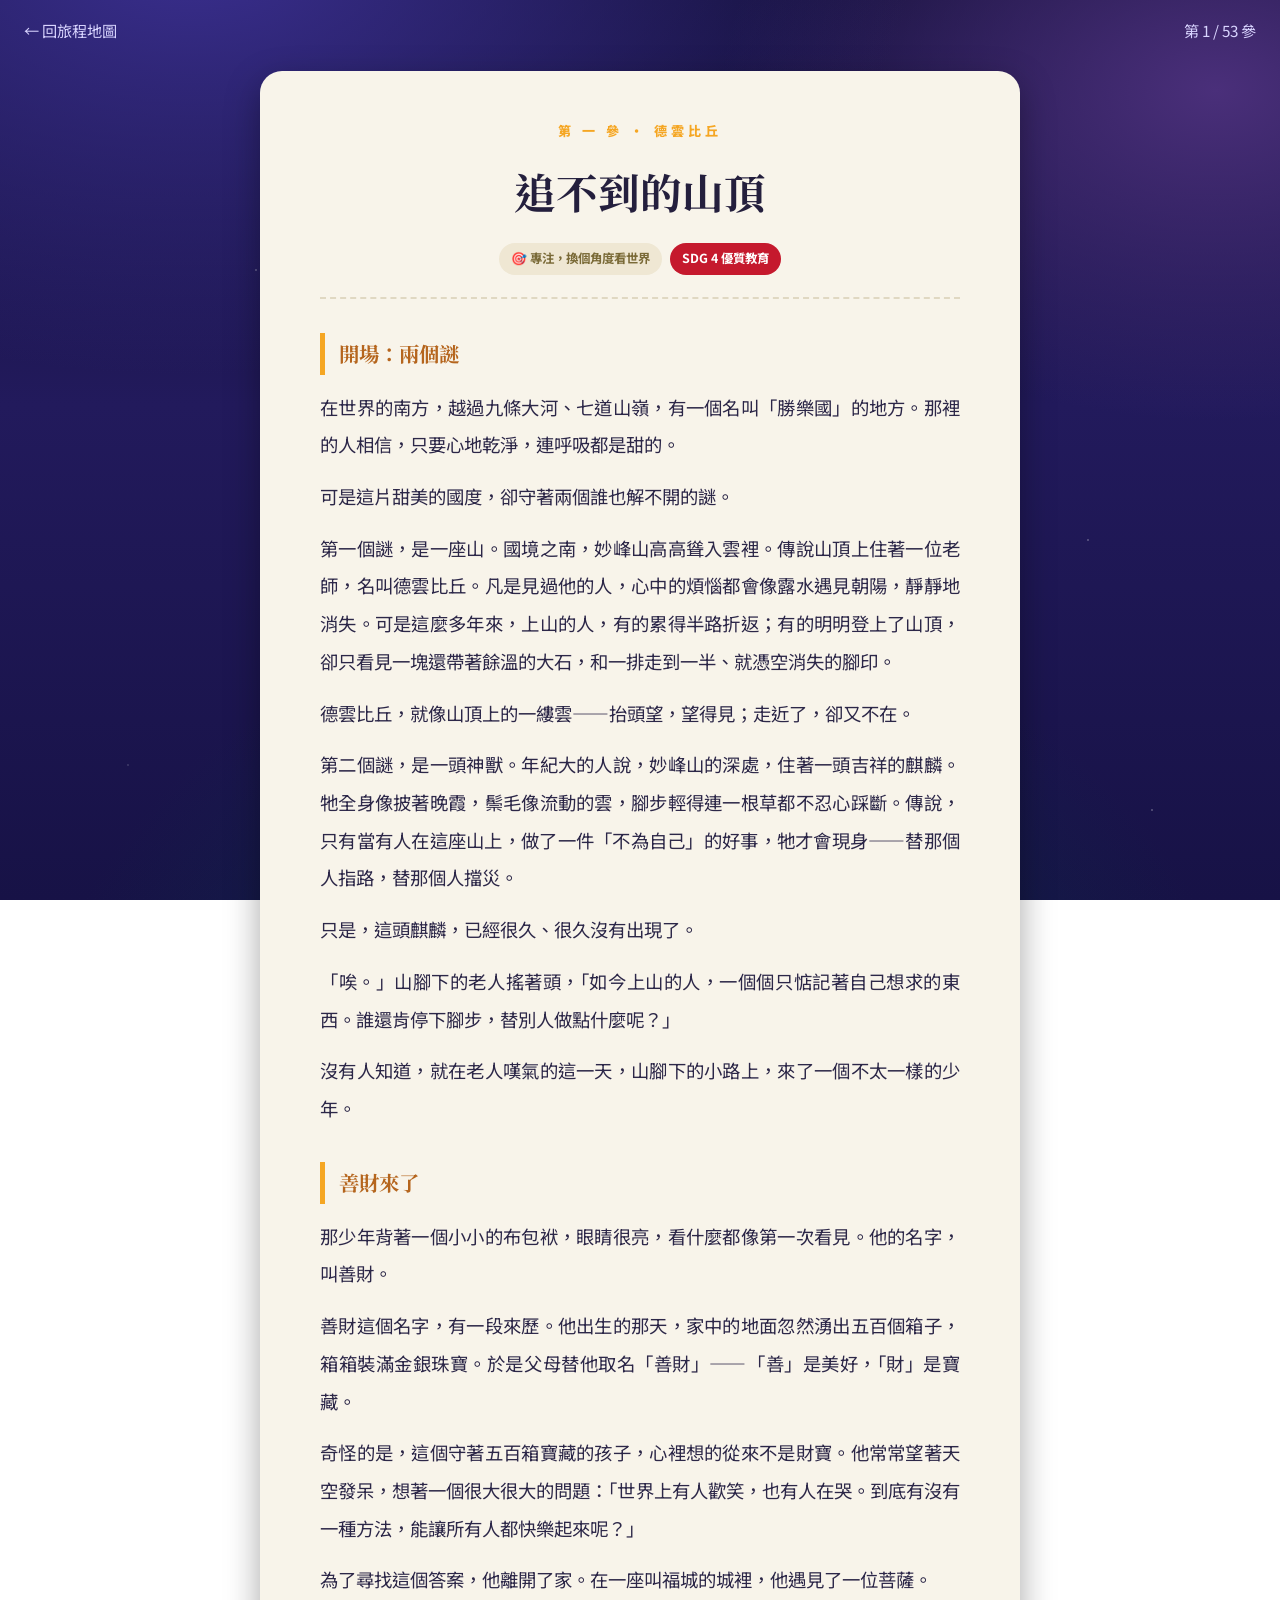
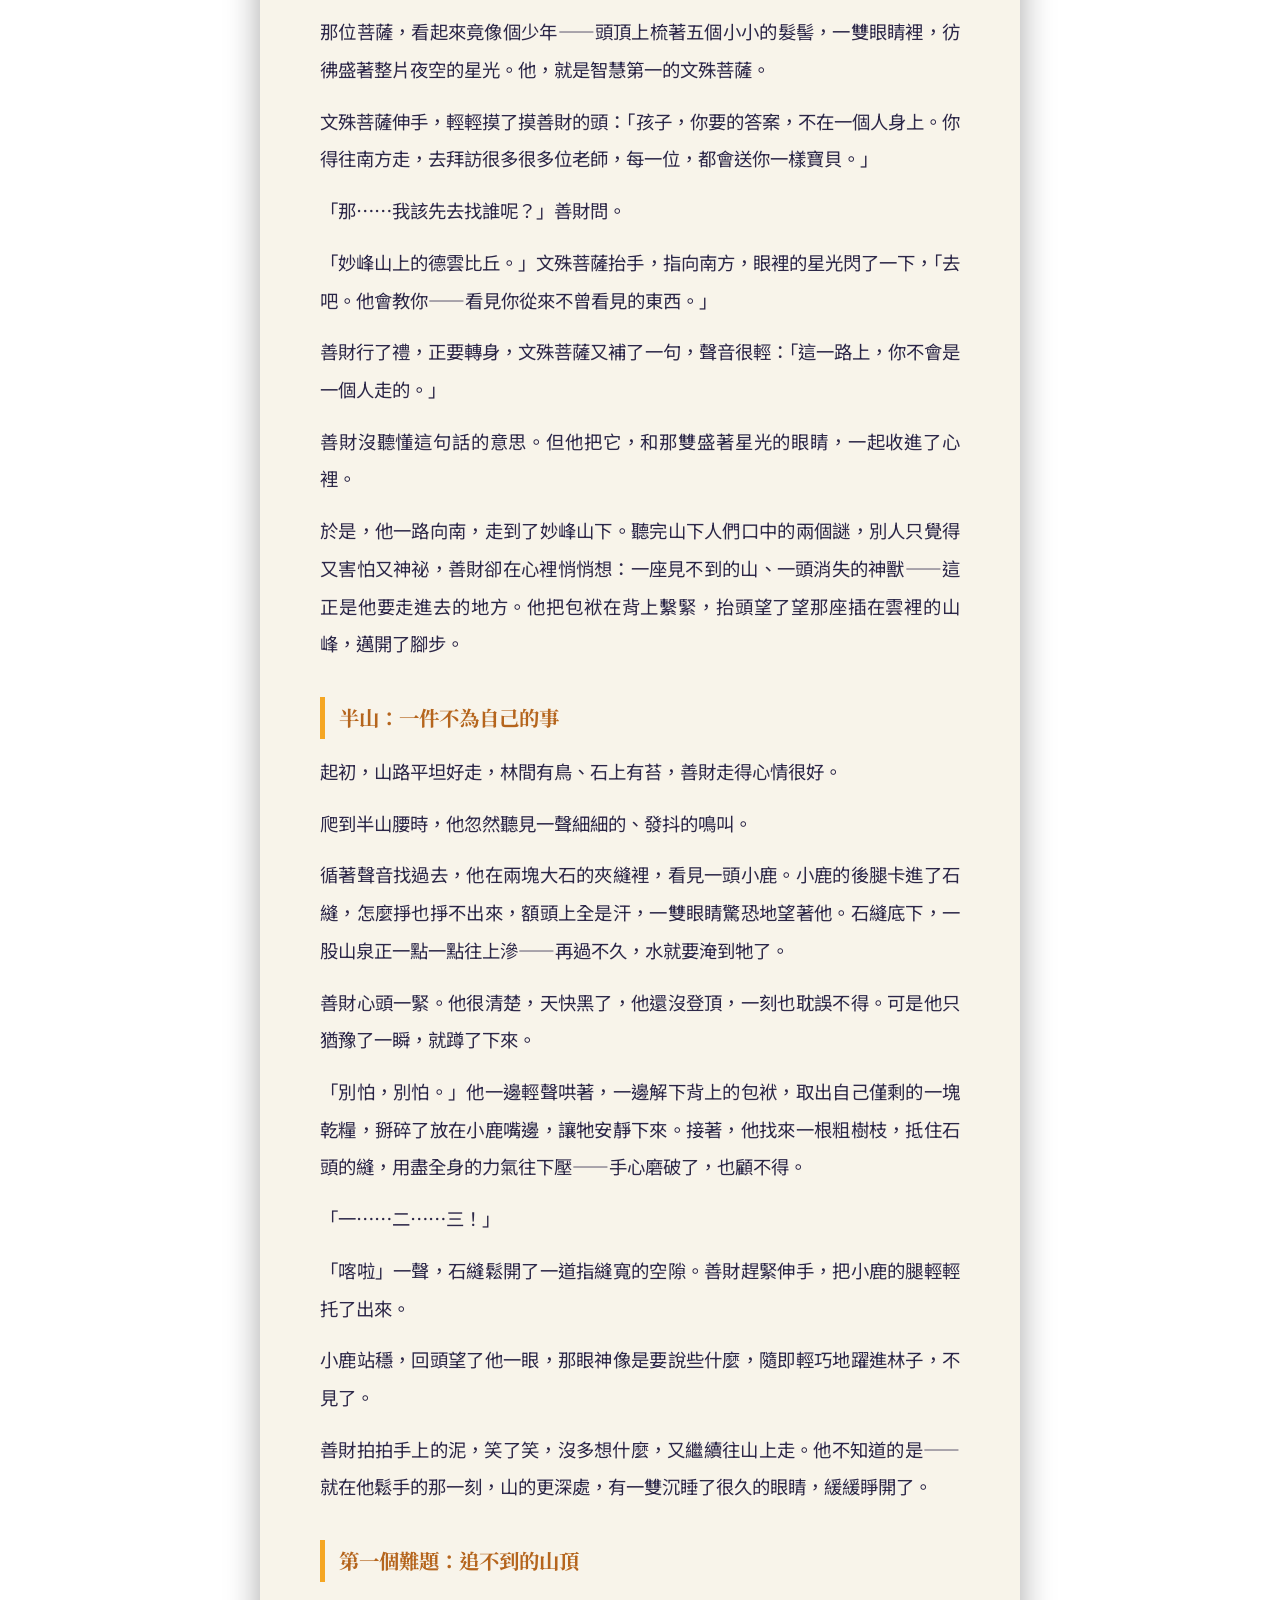
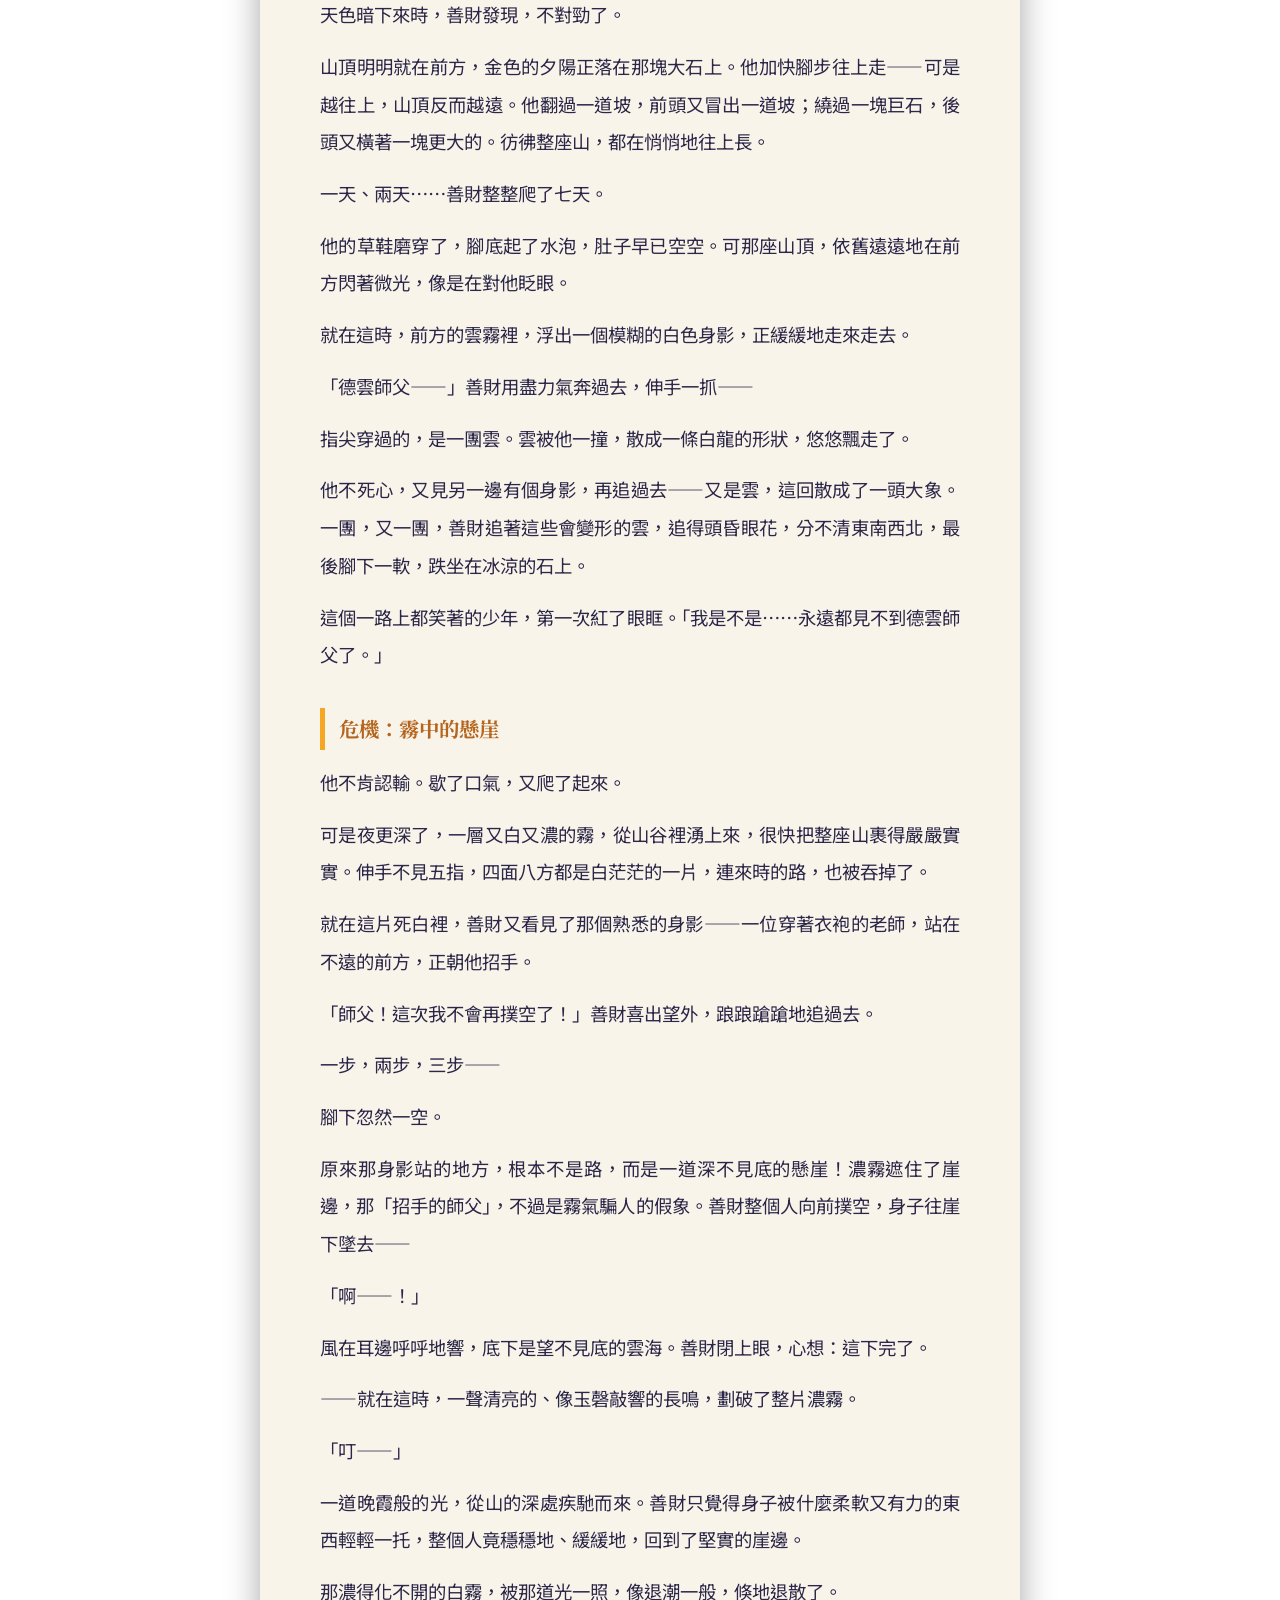
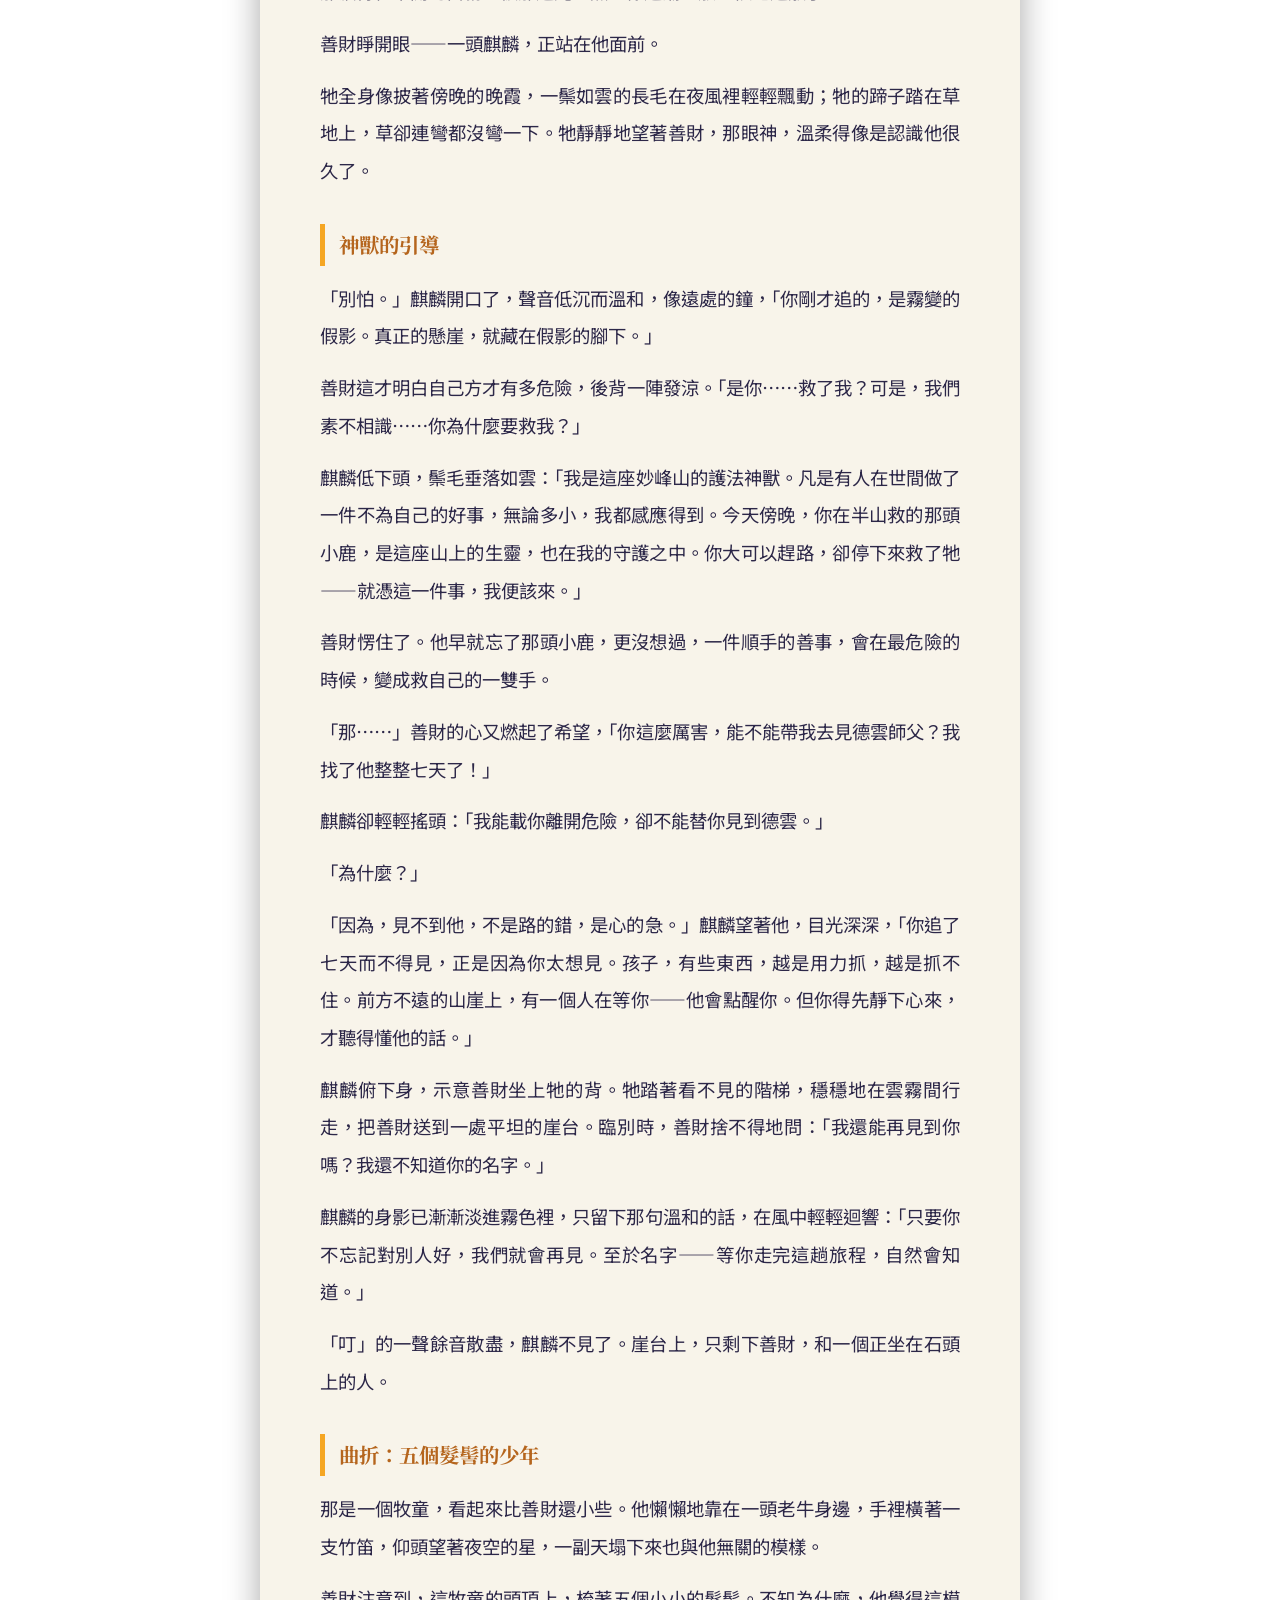
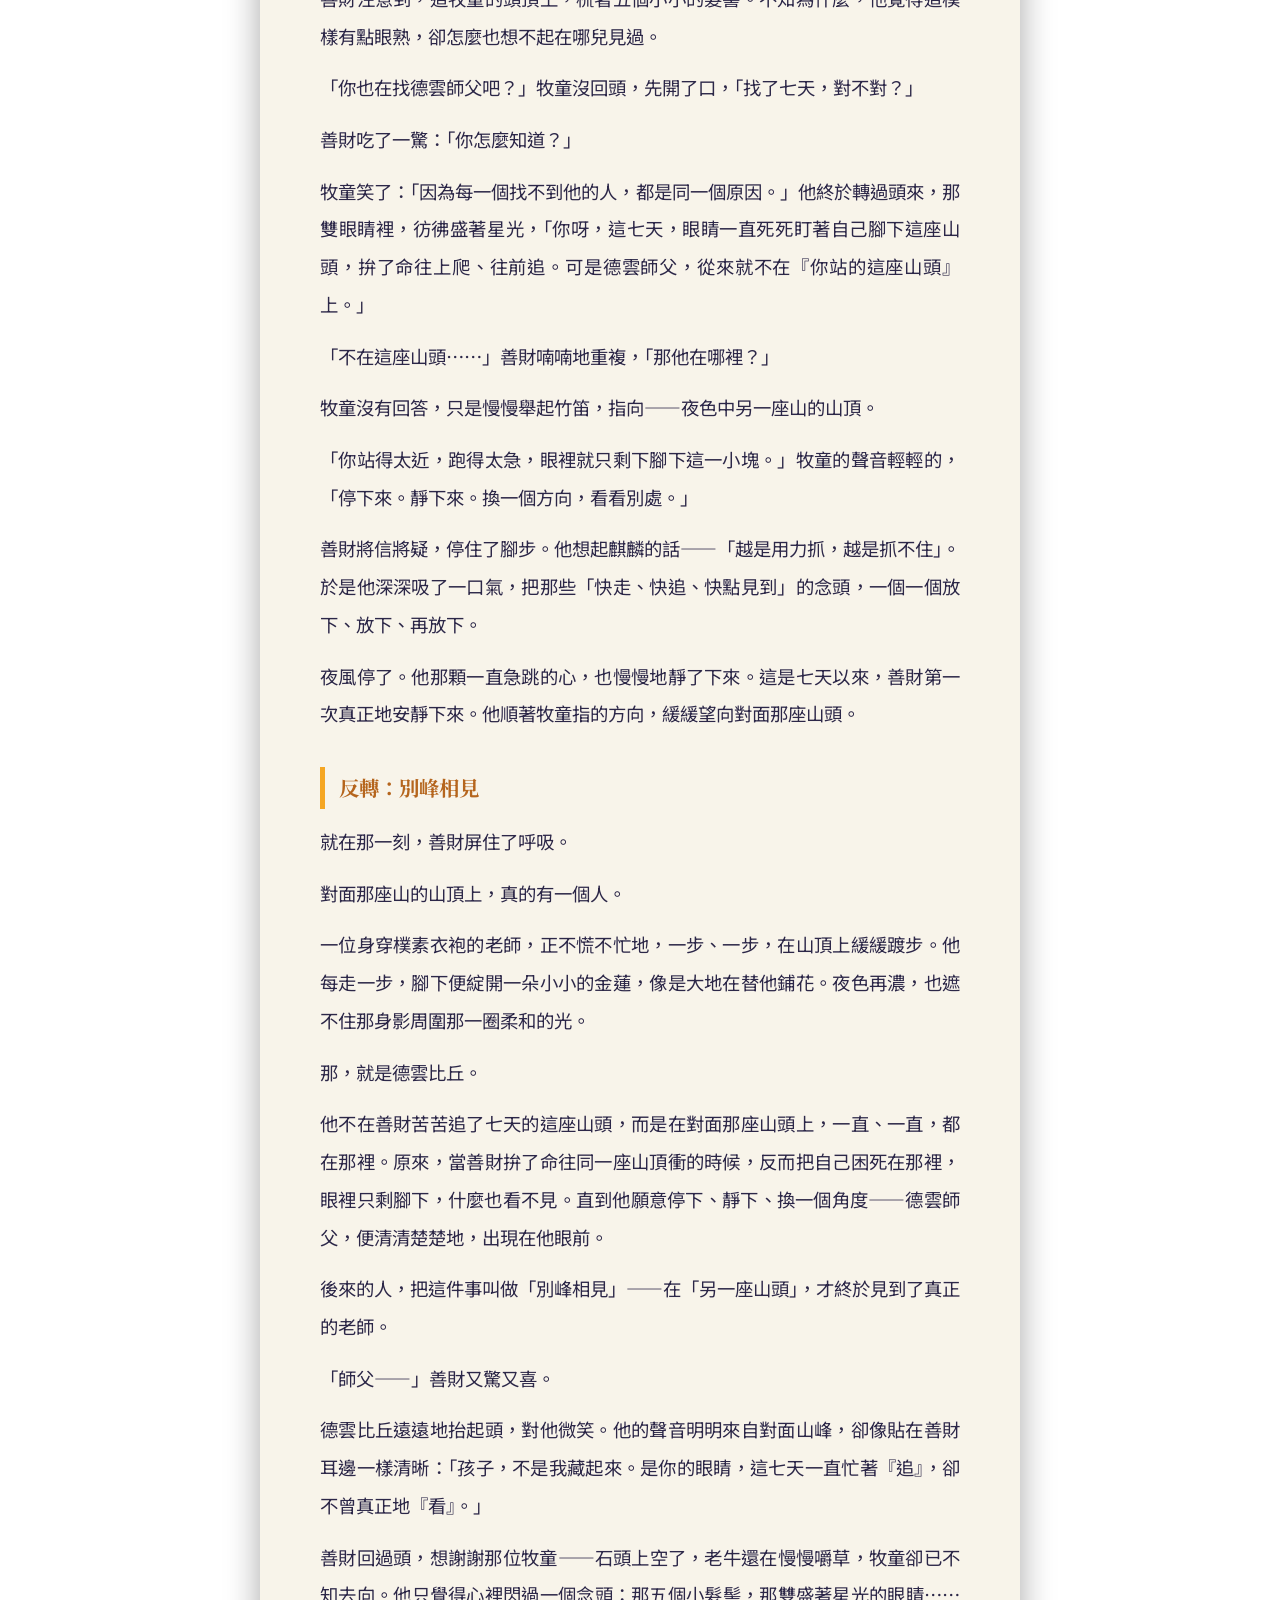
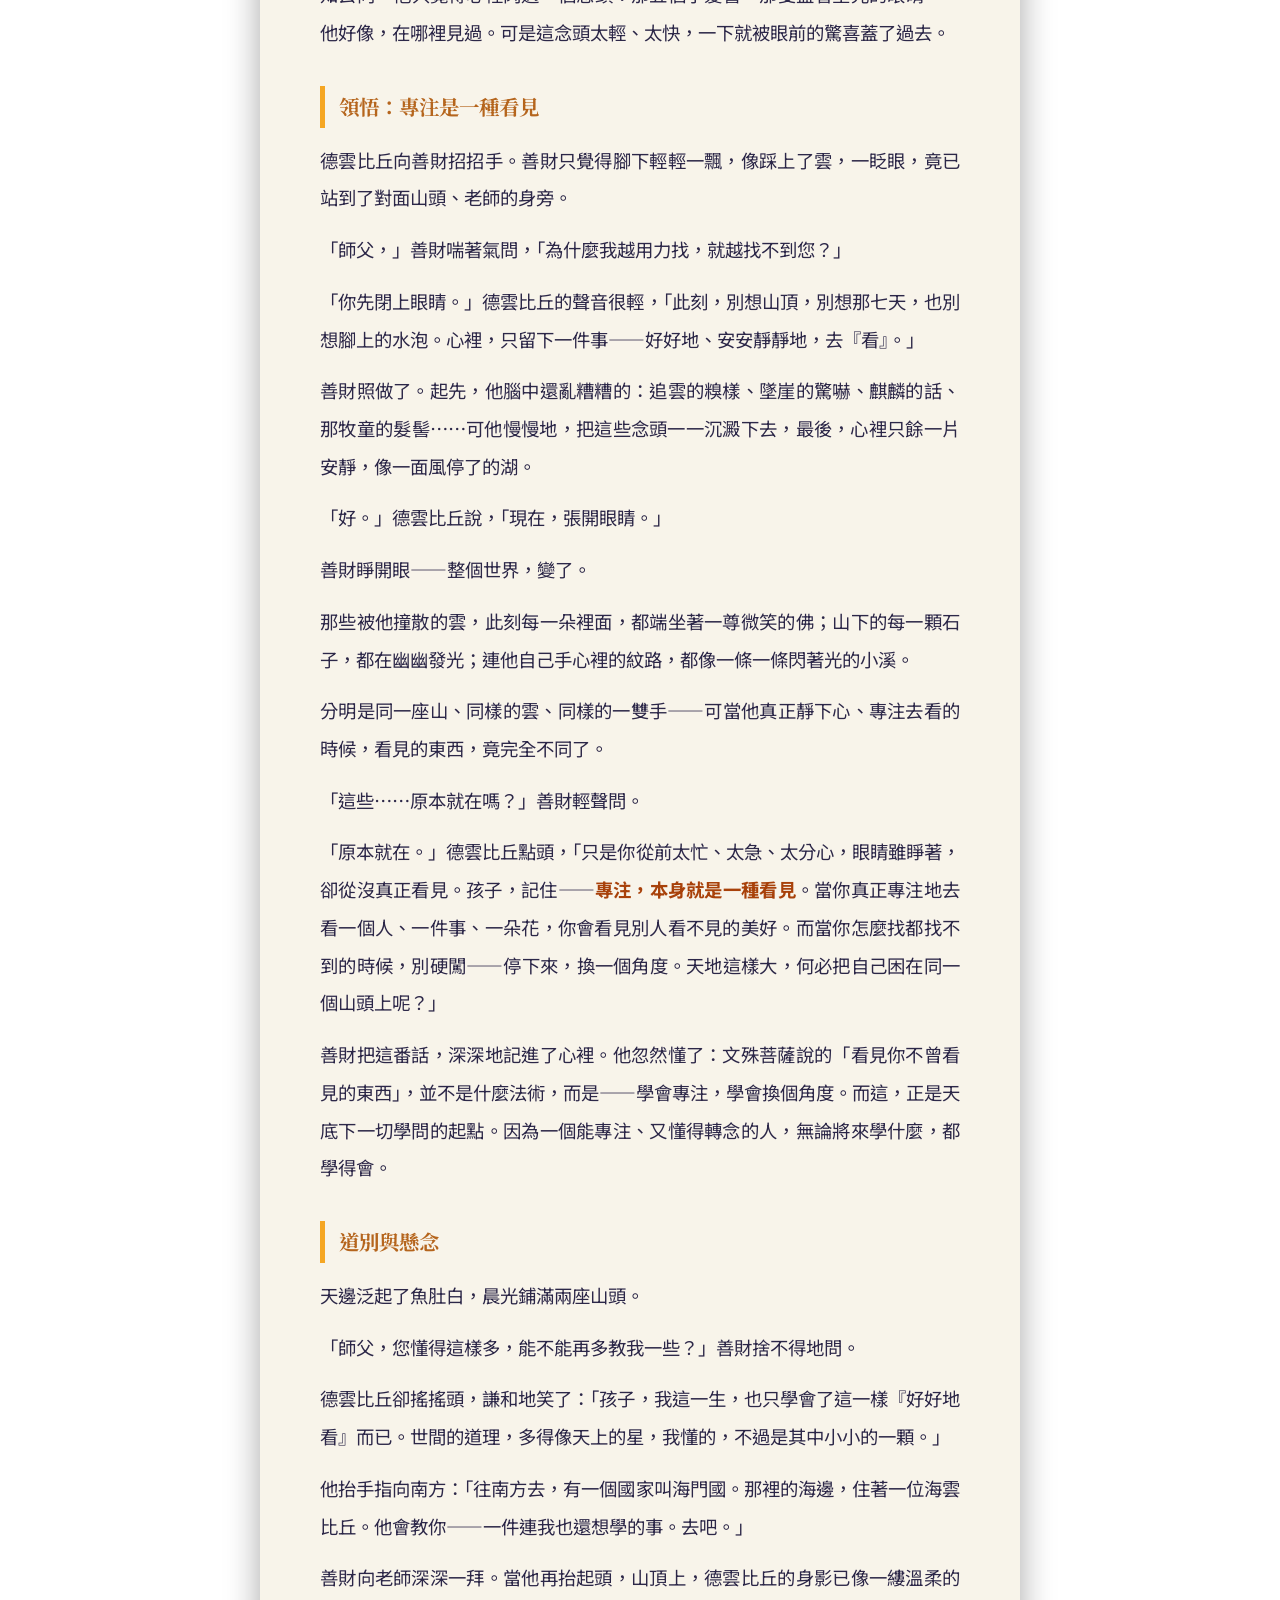
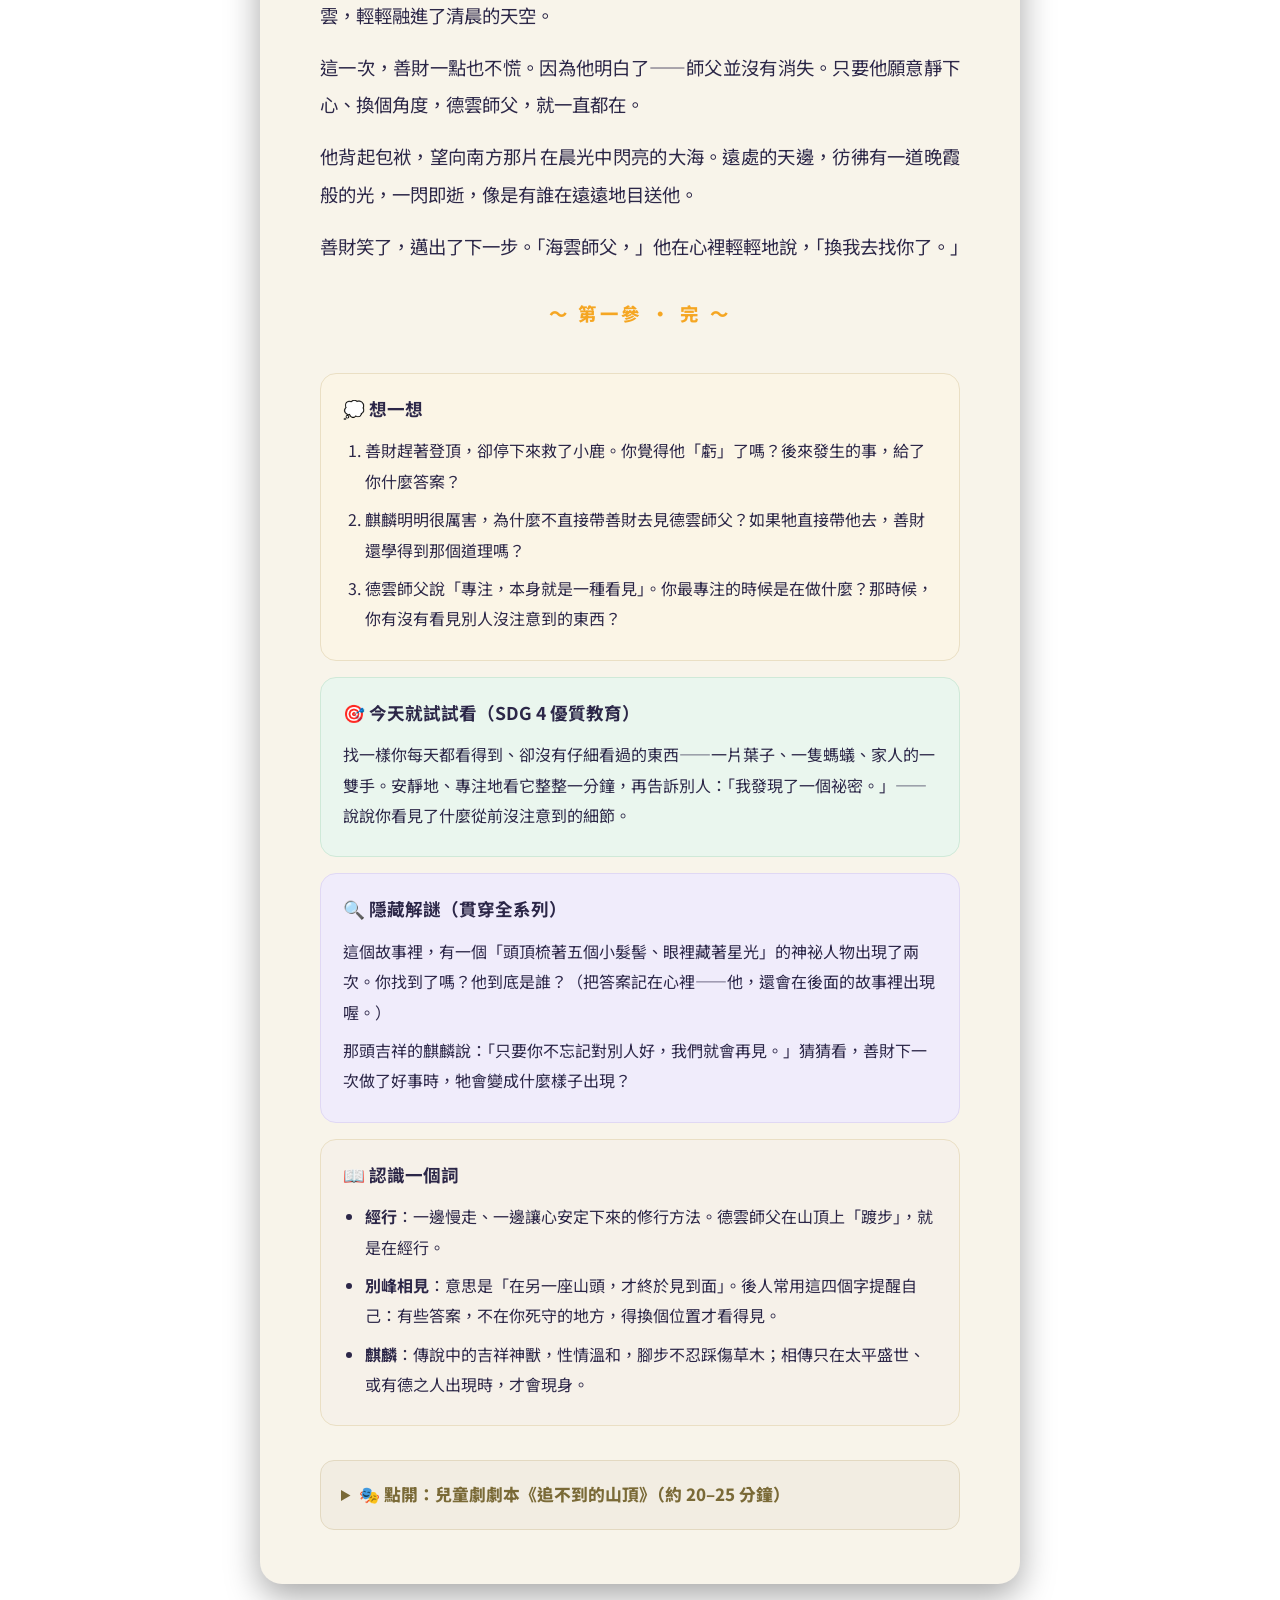
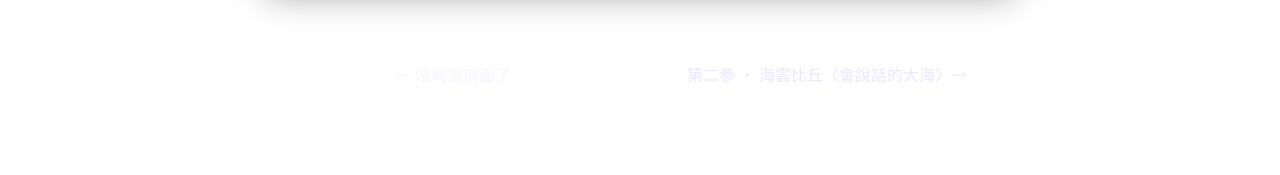
==== stories/01.html @ 6f115c87 "善財童子五十三參奇幻冒險網站：首頁旅程地圖 + 第1、2參 - 首頁：53 站旅程地圖（依 catalog.js 動態產生，附 SDG 標籤） - 第1參 德雲比丘〈追不到的山頂〉全文＋尾聲小卡＋劇本" ====
<!DOCTYPE html>
<html lang="zh-Hant">
<head>
  <meta charset="UTF-8" />
  <meta name="viewport" content="width=device-width, initial-scale=1.0" />
  <title>第一參 ‧ 德雲比丘〈追不到的山頂〉</title>
  <meta name="description" content="善財童子五十三參第一參：德雲比丘〈追不到的山頂〉。主題：專注，換個角度看世界。SDG 4 優質教育。" />
  <link rel="preconnect" href="https://fonts.googleapis.com" />
  <link rel="preconnect" href="https://fonts.gstatic.com" crossorigin />
  <link href="https://fonts.googleapis.com/css2?family=Noto+Sans+TC:wght@400;500;700;900&family=Noto+Serif+TC:wght@600;700;900&display=swap" rel="stylesheet" />
  <link rel="stylesheet" href="../assets/style.css" />
</head>
<body>
  <div class="reader-top">
    <a class="back" href="../index.html">← 回旅程地圖</a>
    <span class="back">第 1 / 53 參</span>
  </div>

  <article class="paper">
    <header class="story-head">
      <div class="no">第 一 參 ‧ 德雲比丘</div>
      <h1>追不到的山頂</h1>
      <div class="chips">
        <span class="chip theme-chip">🎯 專注，換個角度看世界</span>
        <span class="chip" style="background:#C5192D;color:#fff">SDG 4 優質教育</span>
      </div>
    </header>

    <div class="story">
      <h2 class="scene">開場：兩個謎</h2>
      <p>在世界的南方，越過九條大河、七道山嶺，有一個名叫「勝樂國」的地方。那裡的人相信，只要心地乾淨，連呼吸都是甜的。</p>
      <p>可是這片甜美的國度，卻守著兩個誰也解不開的謎。</p>
      <p>第一個謎，是一座山。國境之南，妙峰山高高聳入雲裡。傳說山頂上住著一位老師，名叫德雲比丘。凡是見過他的人，心中的煩惱都會像露水遇見朝陽，靜靜地消失。可是這麼多年來，上山的人，有的累得半路折返；有的明明登上了山頂，卻只看見一塊還帶著餘溫的大石，和一排走到一半、就憑空消失的腳印。</p>
      <p>德雲比丘，就像山頂上的一縷雲——抬頭望，望得見；走近了，卻又不在。</p>
      <p>第二個謎，是一頭神獸。年紀大的人說，妙峰山的深處，住著一頭吉祥的麒麟。牠全身像披著晚霞，鬃毛像流動的雲，腳步輕得連一根草都不忍心踩斷。傳說，只有當有人在這座山上，做了一件「不為自己」的好事，牠才會現身——替那個人指路，替那個人擋災。</p>
      <p>只是，這頭麒麟，已經很久、很久沒有出現了。</p>
      <p>「唉。」山腳下的老人搖著頭，「如今上山的人，一個個只惦記著自己想求的東西。誰還肯停下腳步，替別人做點什麼呢？」</p>
      <p>沒有人知道，就在老人嘆氣的這一天，山腳下的小路上，來了一個不太一樣的少年。</p>

      <h2 class="scene">善財來了</h2>
      <p>那少年背著一個小小的布包袱，眼睛很亮，看什麼都像第一次看見。他的名字，叫善財。</p>
      <p>善財這個名字，有一段來歷。他出生的那天，家中的地面忽然湧出五百個箱子，箱箱裝滿金銀珠寶。於是父母替他取名「善財」——「善」是美好，「財」是寶藏。</p>
      <p>奇怪的是，這個守著五百箱寶藏的孩子，心裡想的從來不是財寶。他常常望著天空發呆，想著一個很大很大的問題：「世界上有人歡笑，也有人在哭。到底有沒有一種方法，能讓所有人都快樂起來呢？」</p>
      <p>為了尋找這個答案，他離開了家。在一座叫福城的城裡，他遇見了一位菩薩。</p>
      <p>那位菩薩，看起來竟像個少年——頭頂上梳著五個小小的髮髻，一雙眼睛裡，彷彿盛著整片夜空的星光。他，就是智慧第一的文殊菩薩。</p>
      <p>文殊菩薩伸手，輕輕摸了摸善財的頭：「孩子，你要的答案，不在一個人身上。你得往南方走，去拜訪很多很多位老師，每一位，都會送你一樣寶貝。」</p>
      <p>「那……我該先去找誰呢？」善財問。</p>
      <p>「妙峰山上的德雲比丘。」文殊菩薩抬手，指向南方，眼裡的星光閃了一下，「去吧。他會教你——看見你從來不曾看見的東西。」</p>
      <p>善財行了禮，正要轉身，文殊菩薩又補了一句，聲音很輕：「這一路上，你不會是一個人走的。」</p>
      <p>善財沒聽懂這句話的意思。但他把它，和那雙盛著星光的眼睛，一起收進了心裡。</p>
      <p>於是，他一路向南，走到了妙峰山下。聽完山下人們口中的兩個謎，別人只覺得又害怕又神祕，善財卻在心裡悄悄想：一座見不到的山、一頭消失的神獸——這正是他要走進去的地方。他把包袱在背上繫緊，抬頭望了望那座插在雲裡的山峰，邁開了腳步。</p>

      <h2 class="scene">半山：一件不為自己的事</h2>
      <p>起初，山路平坦好走，林間有鳥、石上有苔，善財走得心情很好。</p>
      <p>爬到半山腰時，他忽然聽見一聲細細的、發抖的鳴叫。</p>
      <p>循著聲音找過去，他在兩塊大石的夾縫裡，看見一頭小鹿。小鹿的後腿卡進了石縫，怎麼掙也掙不出來，額頭上全是汗，一雙眼睛驚恐地望著他。石縫底下，一股山泉正一點一點往上滲——再過不久，水就要淹到牠了。</p>
      <p>善財心頭一緊。他很清楚，天快黑了，他還沒登頂，一刻也耽誤不得。可是他只猶豫了一瞬，就蹲了下來。</p>
      <p>「別怕，別怕。」他一邊輕聲哄著，一邊解下背上的包袱，取出自己僅剩的一塊乾糧，掰碎了放在小鹿嘴邊，讓牠安靜下來。接著，他找來一根粗樹枝，抵住石頭的縫，用盡全身的力氣往下壓——手心磨破了，也顧不得。</p>
      <p>「一……二……三！」</p>
      <p>「喀啦」一聲，石縫鬆開了一道指縫寬的空隙。善財趕緊伸手，把小鹿的腿輕輕托了出來。</p>
      <p>小鹿站穩，回頭望了他一眼，那眼神像是要說些什麼，隨即輕巧地躍進林子，不見了。</p>
      <p>善財拍拍手上的泥，笑了笑，沒多想什麼，又繼續往山上走。他不知道的是——就在他鬆手的那一刻，山的更深處，有一雙沉睡了很久的眼睛，緩緩睜開了。</p>

      <h2 class="scene">第一個難題：追不到的山頂</h2>
      <p>天色暗下來時，善財發現，不對勁了。</p>
      <p>山頂明明就在前方，金色的夕陽正落在那塊大石上。他加快腳步往上走——可是越往上，山頂反而越遠。他翻過一道坡，前頭又冒出一道坡；繞過一塊巨石，後頭又橫著一塊更大的。彷彿整座山，都在悄悄地往上長。</p>
      <p>一天、兩天……善財整整爬了七天。</p>
      <p>他的草鞋磨穿了，腳底起了水泡，肚子早已空空。可那座山頂，依舊遠遠地在前方閃著微光，像是在對他眨眼。</p>
      <p>就在這時，前方的雲霧裡，浮出一個模糊的白色身影，正緩緩地走來走去。</p>
      <p>「德雲師父——」善財用盡力氣奔過去，伸手一抓——</p>
      <p>指尖穿過的，是一團雲。雲被他一撞，散成一條白龍的形狀，悠悠飄走了。</p>
      <p>他不死心，又見另一邊有個身影，再追過去——又是雲，這回散成了一頭大象。一團，又一團，善財追著這些會變形的雲，追得頭昏眼花，分不清東南西北，最後腳下一軟，跌坐在冰涼的石上。</p>
      <p>這個一路上都笑著的少年，第一次紅了眼眶。「我是不是……永遠都見不到德雲師父了。」</p>

      <h2 class="scene">危機：霧中的懸崖</h2>
      <p>他不肯認輸。歇了口氣，又爬了起來。</p>
      <p>可是夜更深了，一層又白又濃的霧，從山谷裡湧上來，很快把整座山裹得嚴嚴實實。伸手不見五指，四面八方都是白茫茫的一片，連來時的路，也被吞掉了。</p>
      <p>就在這片死白裡，善財又看見了那個熟悉的身影——一位穿著衣袍的老師，站在不遠的前方，正朝他招手。</p>
      <p>「師父！這次我不會再撲空了！」善財喜出望外，踉踉蹌蹌地追過去。</p>
      <p>一步，兩步，三步——</p>
      <p>腳下忽然一空。</p>
      <p>原來那身影站的地方，根本不是路，而是一道深不見底的懸崖！濃霧遮住了崖邊，那「招手的師父」，不過是霧氣騙人的假象。善財整個人向前撲空，身子往崖下墜去——</p>
      <p>「啊——！」</p>
      <p>風在耳邊呼呼地響，底下是望不見底的雲海。善財閉上眼，心想：這下完了。</p>
      <p>——就在這時，一聲清亮的、像玉磬敲響的長鳴，劃破了整片濃霧。</p>
      <p>「叮——」</p>
      <p>一道晚霞般的光，從山的深處疾馳而來。善財只覺得身子被什麼柔軟又有力的東西輕輕一托，整個人竟穩穩地、緩緩地，回到了堅實的崖邊。</p>
      <p>那濃得化不開的白霧，被那道光一照，像退潮一般，倏地退散了。</p>
      <p>善財睜開眼——一頭麒麟，正站在他面前。</p>
      <p>牠全身像披著傍晚的晚霞，一鬃如雲的長毛在夜風裡輕輕飄動；牠的蹄子踏在草地上，草卻連彎都沒彎一下。牠靜靜地望著善財，那眼神，溫柔得像是認識他很久了。</p>

      <h2 class="scene">神獸的引導</h2>
      <p>「別怕。」麒麟開口了，聲音低沉而溫和，像遠處的鐘，「你剛才追的，是霧變的假影。真正的懸崖，就藏在假影的腳下。」</p>
      <p>善財這才明白自己方才有多危險，後背一陣發涼。「是你……救了我？可是，我們素不相識……你為什麼要救我？」</p>
      <p>麒麟低下頭，鬃毛垂落如雲：「我是這座妙峰山的護法神獸。凡是有人在世間做了一件不為自己的好事，無論多小，我都感應得到。今天傍晚，你在半山救的那頭小鹿，是這座山上的生靈，也在我的守護之中。你大可以趕路，卻停下來救了牠——就憑這一件事，我便該來。」</p>
      <p>善財愣住了。他早就忘了那頭小鹿，更沒想過，一件順手的善事，會在最危險的時候，變成救自己的一雙手。</p>
      <p>「那……」善財的心又燃起了希望，「你這麼厲害，能不能帶我去見德雲師父？我找了他整整七天了！」</p>
      <p>麒麟卻輕輕搖頭：「我能載你離開危險，卻不能替你見到德雲。」</p>
      <p>「為什麼？」</p>
      <p>「因為，見不到他，不是路的錯，是心的急。」麒麟望著他，目光深深，「你追了七天而不得見，正是因為你太想見。孩子，有些東西，越是用力抓，越是抓不住。前方不遠的山崖上，有一個人在等你——他會點醒你。但你得先靜下心來，才聽得懂他的話。」</p>
      <p>麒麟俯下身，示意善財坐上牠的背。牠踏著看不見的階梯，穩穩地在雲霧間行走，把善財送到一處平坦的崖台。臨別時，善財捨不得地問：「我還能再見到你嗎？我還不知道你的名字。」</p>
      <p>麒麟的身影已漸漸淡進霧色裡，只留下那句溫和的話，在風中輕輕迴響：「只要你不忘記對別人好，我們就會再見。至於名字——等你走完這趟旅程，自然會知道。」</p>
      <p>「叮」的一聲餘音散盡，麒麟不見了。崖台上，只剩下善財，和一個正坐在石頭上的人。</p>

      <h2 class="scene">曲折：五個髮髻的少年</h2>
      <p>那是一個牧童，看起來比善財還小些。他懶懶地靠在一頭老牛身邊，手裡橫著一支竹笛，仰頭望著夜空的星，一副天塌下來也與他無關的模樣。</p>
      <p>善財注意到，這牧童的頭頂上，梳著五個小小的髮髻。不知為什麼，他覺得這模樣有點眼熟，卻怎麼也想不起在哪兒見過。</p>
      <p>「你也在找德雲師父吧？」牧童沒回頭，先開了口，「找了七天，對不對？」</p>
      <p>善財吃了一驚：「你怎麼知道？」</p>
      <p>牧童笑了：「因為每一個找不到他的人，都是同一個原因。」他終於轉過頭來，那雙眼睛裡，彷彿盛著星光，「你呀，這七天，眼睛一直死死盯著自己腳下這座山頭，拚了命往上爬、往前追。可是德雲師父，從來就不在『你站的這座山頭』上。」</p>
      <p>「不在這座山頭……」善財喃喃地重複，「那他在哪裡？」</p>
      <p>牧童沒有回答，只是慢慢舉起竹笛，指向——夜色中另一座山的山頂。</p>
      <p>「你站得太近，跑得太急，眼裡就只剩下腳下這一小塊。」牧童的聲音輕輕的，「停下來。靜下來。換一個方向，看看別處。」</p>
      <p>善財將信將疑，停住了腳步。他想起麒麟的話——「越是用力抓，越是抓不住」。於是他深深吸了一口氣，把那些「快走、快追、快點見到」的念頭，一個一個放下、放下、再放下。</p>
      <p>夜風停了。他那顆一直急跳的心，也慢慢地靜了下來。這是七天以來，善財第一次真正地安靜下來。他順著牧童指的方向，緩緩望向對面那座山頭。</p>

      <h2 class="scene">反轉：別峰相見</h2>
      <p>就在那一刻，善財屏住了呼吸。</p>
      <p>對面那座山的山頂上，真的有一個人。</p>
      <p>一位身穿樸素衣袍的老師，正不慌不忙地，一步、一步，在山頂上緩緩踱步。他每走一步，腳下便綻開一朵小小的金蓮，像是大地在替他鋪花。夜色再濃，也遮不住那身影周圍那一圈柔和的光。</p>
      <p>那，就是德雲比丘。</p>
      <p>他不在善財苦苦追了七天的這座山頭，而是在對面那座山頭上，一直、一直，都在那裡。原來，當善財拚了命往同一座山頂衝的時候，反而把自己困死在那裡，眼裡只剩腳下，什麼也看不見。直到他願意停下、靜下、換一個角度——德雲師父，便清清楚楚地，出現在他眼前。</p>
      <p>後來的人，把這件事叫做「別峰相見」——在「另一座山頭」，才終於見到了真正的老師。</p>
      <p>「師父——」善財又驚又喜。</p>
      <p>德雲比丘遠遠地抬起頭，對他微笑。他的聲音明明來自對面山峰，卻像貼在善財耳邊一樣清晰：「孩子，不是我藏起來。是你的眼睛，這七天一直忙著『追』，卻不曾真正地『看』。」</p>
      <p>善財回過頭，想謝謝那位牧童——石頭上空了，老牛還在慢慢嚼草，牧童卻已不知去向。他只覺得心裡閃過一個念頭：那五個小髮髻，那雙盛著星光的眼睛……他好像，在哪裡見過。可是這念頭太輕、太快，一下就被眼前的驚喜蓋了過去。</p>

      <h2 class="scene">領悟：專注是一種看見</h2>
      <p>德雲比丘向善財招招手。善財只覺得腳下輕輕一飄，像踩上了雲，一眨眼，竟已站到了對面山頭、老師的身旁。</p>
      <p>「師父，」善財喘著氣問，「為什麼我越用力找，就越找不到您？」</p>
      <p>「你先閉上眼睛。」德雲比丘的聲音很輕，「此刻，別想山頂，別想那七天，也別想腳上的水泡。心裡，只留下一件事——好好地、安安靜靜地，去『看』。」</p>
      <p>善財照做了。起先，他腦中還亂糟糟的：追雲的糗樣、墜崖的驚嚇、麒麟的話、那牧童的髮髻……可他慢慢地，把這些念頭一一沉澱下去，最後，心裡只餘一片安靜，像一面風停了的湖。</p>
      <p>「好。」德雲比丘說，「現在，張開眼睛。」</p>
      <p>善財睜開眼——整個世界，變了。</p>
      <p>那些被他撞散的雲，此刻每一朵裡面，都端坐著一尊微笑的佛；山下的每一顆石子，都在幽幽發光；連他自己手心裡的紋路，都像一條一條閃著光的小溪。</p>
      <p>分明是同一座山、同樣的雲、同樣的一雙手——可當他真正靜下心、專注去看的時候，看見的東西，竟完全不同了。</p>
      <p>「這些……原本就在嗎？」善財輕聲問。</p>
      <p>「原本就在。」德雲比丘點頭，「只是你從前太忙、太急、太分心，眼睛雖睜著，卻從沒真正看見。孩子，記住——<strong>專注，本身就是一種看見</strong>。當你真正專注地去看一個人、一件事、一朵花，你會看見別人看不見的美好。而當你怎麼找都找不到的時候，別硬闖——停下來，換一個角度。天地這樣大，何必把自己困在同一個山頭上呢？」</p>
      <p>善財把這番話，深深地記進了心裡。他忽然懂了：文殊菩薩說的「看見你不曾看見的東西」，並不是什麼法術，而是——學會專注，學會換個角度。而這，正是天底下一切學問的起點。因為一個能專注、又懂得轉念的人，無論將來學什麼，都學得會。</p>

      <h2 class="scene">道別與懸念</h2>
      <p>天邊泛起了魚肚白，晨光鋪滿兩座山頭。</p>
      <p>「師父，您懂得這樣多，能不能再多教我一些？」善財捨不得地問。</p>
      <p>德雲比丘卻搖搖頭，謙和地笑了：「孩子，我這一生，也只學會了這一樣『好好地看』而已。世間的道理，多得像天上的星，我懂的，不過是其中小小的一顆。」</p>
      <p>他抬手指向南方：「往南方去，有一個國家叫海門國。那裡的海邊，住著一位海雲比丘。他會教你——一件連我也還想學的事。去吧。」</p>
      <p>善財向老師深深一拜。當他再抬起頭，山頂上，德雲比丘的身影已像一縷溫柔的雲，輕輕融進了清晨的天空。</p>
      <p>這一次，善財一點也不慌。因為他明白了——師父並沒有消失。只要他願意靜下心、換個角度，德雲師父，就一直都在。</p>
      <p>他背起包袱，望向南方那片在晨光中閃亮的大海。遠處的天邊，彷彿有一道晚霞般的光，一閃即逝，像是有誰在遠遠地目送他。</p>
      <p>善財笑了，邁出了下一步。「海雲師父，」他在心裡輕輕地說，「換我去找你了。」</p>

      <p class="end-mark">～ 第一參 ‧ 完 ～</p>
    </div>

    <!-- 尾聲小卡 -->
    <div class="endcard">
      <div class="card think">
        <h3>💭 想一想</h3>
        <ol>
          <li>善財趕著登頂，卻停下來救了小鹿。你覺得他「虧」了嗎？後來發生的事，給了你什麼答案？</li>
          <li>麒麟明明很厲害，為什麼不直接帶善財去見德雲師父？如果牠直接帶他去，善財還學得到那個道理嗎？</li>
          <li>德雲師父說「專注，本身就是一種看見」。你最專注的時候是在做什麼？那時候，你有沒有看見別人沒注意到的東西？</li>
        </ol>
      </div>
      <div class="card action">
        <h3>🎯 今天就試試看（SDG 4 優質教育）</h3>
        <p>找一樣你每天都看得到、卻沒有仔細看過的東西——一片葉子、一隻螞蟻、家人的一雙手。安靜地、專注地看它整整一分鐘，再告訴別人：「我發現了一個祕密。」——說說你看見了什麼從前沒注意到的細節。</p>
      </div>
      <div class="card secret">
        <h3>🔍 隱藏解謎（貫穿全系列）</h3>
        <p>這個故事裡，有一個「頭頂梳著五個小髮髻、眼裡藏著星光」的神祕人物出現了兩次。你找到了嗎？他到底是誰？（把答案記在心裡——他，還會在後面的故事裡出現喔。）</p>
        <p>那頭吉祥的麒麟說：「只要你不忘記對別人好，我們就會再見。」猜猜看，善財下一次做了好事時，牠會變成什麼樣子出現？</p>
      </div>
      <div class="card words">
        <h3>📖 認識一個詞</h3>
        <ul>
          <li><strong>經行</strong>：一邊慢走、一邊讓心安定下來的修行方法。德雲師父在山頂上「踱步」，就是在經行。</li>
          <li><strong>別峰相見</strong>：意思是「在另一座山頭，才終於見到面」。後人常用這四個字提醒自己：有些答案，不在你死守的地方，得換個位置才看得見。</li>
          <li><strong>麒麟</strong>：傳說中的吉祥神獸，性情溫和，腳步不忍踩傷草木；相傳只在太平盛世、或有德之人出現時，才會現身。</li>
        </ul>
      </div>
    </div>

    <!-- 劇本 -->
    <details class="drama">
      <summary>🎭 點開：兒童劇劇本《追不到的山頂》（約 20–25 分鐘）</summary>
      <h4>角色</h4>
      <p>說書人、善財、文殊菩薩（五髻少年相）、山下老人與村民、小鹿、麒麟（護法神獸）、牧童（五髻，與文殊「神似」，全劇最大伏筆）、德雲比丘、雲群（持白紗）。</p>
      <h4>舞台與道具</h4>
      <p>分區：左低台＝山下與半山，右邊兩個高矮不同的台子＝兩座山頭，中間留出「懸崖／雲海」區。道具：藍布（山與海）、白紗（雲霧）、晚霞色長布（麒麟）、竹笛、布包袱、乾糧、樹枝、黃燈（金光）、風鈴或磬（麒麟現身音效）。象徵手法：墜崖用慢動作＋白紗翻捲；麒麟現身用「磬聲＋燈亮＋長布舞動」；領悟奇觀用「燈暗三秒→再亮＋滿場光點＋群演舉小佛剪影」。</p>
      <h4>分場</h4>
      <p><strong>第一幕｜兩個謎</strong>：村民與老人道出「見不到的老師」與「久未現身的麒麟」，點出神獸只在有人行善時出現。</p>
      <p><strong>第二幕｜啟程</strong>：福城，文殊（五髻少年相）摸善財的頭、指向南方，並輕聲說「這一路，你不會是一個人走的」。</p>
      <p><strong>第三幕｜救小鹿</strong>：半山，善財聽見鹿鳴，掙扎於「趕路 vs. 救援」，最後蹲下、用乾糧與樹枝救出小鹿。（山深處一雙眼睛悄悄睜開——燈光暗示。）</p>
      <p><strong>第四幕｜追不到的山頂</strong>：善財繞台爬山，雲群持白紗飄過、變龍變象，善財屢屢撲空、跌坐、紅了眼眶。💡互動：說書人問觀眾「善財為什麼追不到？是不是太急了？」</p>
      <p><strong>第五幕｜霧中懸崖 &amp; 麒麟現身</strong>：白紗湧上（濃霧），假身影誘善財走向「懸崖」，善財墜落——磬聲響、燈大亮、麒麟躍出托住他。麒麟道出「你救的小鹿在我守護之中」，載他到崖台，留下「只要你不忘對別人好，我們會再見」便隱去。</p>
      <p><strong>第六幕｜五髻牧童</strong>：牧童（五髻）點醒善財：停下、靜下、換方向看對面山頭。💡互動：牧童帶全場「深呼吸，把急急忙忙的心放下，數到三，一起看向那邊！」</p>
      <p><strong>第七幕｜別峰相見 &amp; 領悟</strong>：對面高台燈亮，德雲踏金蓮而行。善財回頭，牧童已消失（只餘老牛）。善財「飄」到德雲身邊，閉眼、睜眼見奇觀，領悟「專注，本身就是一種看見」。</p>
      <p><strong>第八幕｜道別</strong>：德雲指向海門國、海雲比丘後化入雲中。善財望向大海，遠處一閃晚霞光（麒麟目送）。全體與觀眾齊唱主題口訣。</p>
      <h4>主題口訣（謝幕齊唱）</h4>
      <p>🎵「靜一靜，看一看，換個角度天地寬；專心就是超能力，行善自有貴人來！」</p>
    </details>
  </article>

  <nav class="pager">
    <span class="disabled">← 沒有更前面了</span>
    <a href="02.html">第二參 ‧ 海雲比丘〈會說話的大海〉→</a>
  </nav>

  <button class="to-top" id="toTop" aria-label="回到頂端">↑</button>
  <script>
    var btn = document.getElementById('toTop');
    window.addEventListener('scroll', function () {
      btn.classList.toggle('show', window.scrollY > 500);
    });
    btn.addEventListener('click', function () { window.scrollTo({ top: 0, behavior: 'smooth' }); });
  </script>
</body>
</html>
---- assets/style.css ----
/* ============================================================
   《善財童子五十三參 ‧ 奇幻冒險》網站樣式
   配色：靛藍夜空 + 金光 + 玉綠；雲霧與星光母題
   ============================================================ */

:root {
  --night:   #14103a;
  --night-2: #221a5c;
  --night-3: #2f2578;
  --gold:    #ffd166;
  --gold-2:  #f5a623;
  --jade:    #4fd1a5;
  --cloud:   #f8f4ea;   /* 閱讀紙面 */
  --ink:     #2c2748;   /* 閱讀文字 */
  --ink-soft:#5a5478;
  --star:    rgba(255,255,255,.85);
  --radius:  18px;
  --shadow:  0 12px 34px rgba(0,0,0,.35);
}

* { box-sizing: border-box; }

html { scroll-behavior: smooth; }

body {
  margin: 0;
  font-family: "Noto Sans TC", "PingFang TC", "Microsoft JhengHei", "Heiti TC", sans-serif;
  color: #eae7ff;
  line-height: 1.9;
  background:
    radial-gradient(1200px 700px at 15% -5%, #3a2f8f 0%, transparent 60%),
    radial-gradient(900px 600px at 95% 10%, #4a2f7a 0%, transparent 55%),
    radial-gradient(1000px 800px at 50% 120%, #0e2a4a 0%, transparent 60%),
    linear-gradient(180deg, var(--night) 0%, var(--night-2) 45%, #171246 100%);
  background-attachment: fixed;
  min-height: 100vh;
  -webkit-font-smoothing: antialiased;
}

/* 星點背景 */
body::before {
  content: "";
  position: fixed;
  inset: 0;
  pointer-events: none;
  background-image:
    radial-gradient(1.5px 1.5px at 20% 30%, var(--star), transparent),
    radial-gradient(1.5px 1.5px at 70% 20%, var(--star), transparent),
    radial-gradient(1px 1px at 40% 70%, var(--star), transparent),
    radial-gradient(1.5px 1.5px at 85% 60%, var(--star), transparent),
    radial-gradient(1px 1px at 55% 45%, var(--star), transparent),
    radial-gradient(1px 1px at 10% 85%, var(--star), transparent),
    radial-gradient(1.5px 1.5px at 90% 90%, var(--star), transparent);
  opacity: .5;
  z-index: 0;
}

.wrap { position: relative; z-index: 1; max-width: 1040px; margin: 0 auto; padding: 0 20px; }

a { color: var(--gold); text-decoration: none; }
a:hover { text-decoration: underline; }

/* ---------- 頁首 ---------- */
.site-header {
  position: relative; z-index: 2;
  display: flex; align-items: center; justify-content: space-between;
  padding: 18px 24px; gap: 12px; flex-wrap: wrap;
}
.brand { display: flex; align-items: center; gap: 10px; font-weight: 700; letter-spacing: .04em; }
.brand .logo { font-size: 1.5rem; }
.brand small { display:block; font-weight:400; font-size:.72rem; color:#b9b3e6; letter-spacing:.12em; }
.site-header nav a { color: #d9d5ff; margin-left: 18px; font-size: .95rem; }

/* ---------- Hero ---------- */
.hero { text-align: center; padding: 40px 20px 30px; position: relative; z-index: 1; }
.hero .kicker { color: var(--jade); letter-spacing: .3em; font-size: .8rem; margin-bottom: 14px; }
.hero h1 {
  font-family: "Noto Serif TC", serif;
  font-size: clamp(2.1rem, 6vw, 3.6rem);
  margin: .1em 0 .2em;
  line-height: 1.3;
  background: linear-gradient(120deg, #fff 0%, var(--gold) 55%, var(--gold-2) 100%);
  -webkit-background-clip: text; background-clip: text; color: transparent;
  text-shadow: 0 4px 40px rgba(255,209,102,.25);
}
.hero p.lead { max-width: 620px; margin: 0 auto 26px; color: #d7d3f5; font-size: 1.08rem; }
.hero .cta {
  display: inline-block; padding: 14px 34px; border-radius: 999px;
  background: linear-gradient(120deg, var(--gold), var(--gold-2));
  color: #3a2a00; font-weight: 800; letter-spacing: .05em;
  box-shadow: 0 10px 30px rgba(245,166,35,.35); transition: transform .15s ease, box-shadow .15s ease;
}
.hero .cta:hover { transform: translateY(-2px); text-decoration: none; box-shadow: 0 14px 36px rgba(245,166,35,.5); }
.scroll-hint { margin-top: 26px; color: #9a94cf; font-size: .85rem; animation: bob 2s ease-in-out infinite; }
@keyframes bob { 0%,100%{transform:translateY(0)} 50%{transform:translateY(6px)} }

/* ---------- 一般區塊 ---------- */
section.block { padding: 40px 0; }
.section-title {
  font-family: "Noto Serif TC", serif; font-size: 1.6rem; text-align: center;
  margin: 0 0 8px; color: #fff;
}
.section-title .zh-sub { display:block; font-size:.8rem; color:var(--jade); letter-spacing:.25em; font-weight:400; margin-bottom:6px; }
.section-lead { text-align: center; color: #c9c4ee; max-width: 680px; margin: 0 auto 26px; }

/* ---------- 隱藏線卡片 ---------- */
.secret-grid { display: grid; grid-template-columns: repeat(auto-fit, minmax(260px,1fr)); gap: 18px; }
.secret-card {
  background: rgba(255,255,255,.06); border: 1px solid rgba(255,255,255,.12);
  border-radius: var(--radius); padding: 22px; backdrop-filter: blur(4px);
}
.secret-card .emoji { font-size: 2.2rem; }
.secret-card h3 { margin: 8px 0 6px; color: var(--gold); }
.secret-card p { color: #d3cff2; font-size: .96rem; margin: 0; }

/* ---------- 旅程地圖 ---------- */
.journey { position: relative; margin: 10px 0 20px; padding-left: 8px; }
.journey::before {
  content: ""; position: absolute; left: 27px; top: 8px; bottom: 8px; width: 3px;
  background: linear-gradient(180deg, var(--gold) 0%, var(--jade) 100%); opacity: .4; border-radius: 3px;
}
.stop { position: relative; padding: 12px 0 12px 68px; }
.stop .node {
  position: absolute; left: 6px; top: 14px; width: 44px; height: 44px; border-radius: 50%;
  display: flex; align-items: center; justify-content: center; font-weight: 800; font-size: .95rem;
  background: var(--night-3); border: 2px solid rgba(255,255,255,.25); color: #cfc9ff; z-index: 1;
}
.stop.ready .node {
  background: linear-gradient(135deg, var(--gold), var(--gold-2)); color: #3a2a00;
  border-color: #ffe6a0; box-shadow: 0 0 0 4px rgba(255,209,102,.18), 0 0 22px rgba(255,209,102,.5);
}
.stop-card {
  display: block; background: rgba(255,255,255,.055); border: 1px solid rgba(255,255,255,.1);
  border-radius: 16px; padding: 14px 18px; transition: transform .15s ease, background .15s ease, border-color .15s ease;
}
.stop.ready .stop-card:hover { transform: translateX(4px); background: rgba(255,255,255,.12); border-color: var(--gold); text-decoration: none; }
.stop.coming .stop-card { opacity: .62; }
.stop-card .row1 { display: flex; align-items: baseline; gap: 10px; flex-wrap: wrap; }
.stop-card .teacher { color: #b7b1e8; font-size: .85rem; }
.stop-card .title { font-family: "Noto Serif TC", serif; font-size: 1.22rem; color: #fff; }
.stop.coming .stop-card .title { color: #d7d3f5; }
.stop-card .theme { color: #cfc9f2; font-size: .92rem; margin-top: 2px; }
.stop-card .meta { display: flex; align-items: center; gap: 8px; margin-top: 10px; flex-wrap: wrap; }
.sdg-chip { font-size: .72rem; padding: 3px 10px; border-radius: 999px; color: #fff; font-weight: 700; white-space: nowrap; }
.state-chip { font-size: .72rem; padding: 3px 10px; border-radius: 999px; font-weight: 700; }
.state-chip.ready { background: rgba(79,209,165,.18); color: var(--jade); border: 1px solid rgba(79,209,165,.5); }
.state-chip.coming { background: rgba(255,255,255,.08); color: #b0aad6; border: 1px solid rgba(255,255,255,.18); }

/* ---------- 頁尾 ---------- */
.site-footer { text-align: center; padding: 40px 20px 60px; color: #9a94cf; font-size: .88rem; position: relative; z-index: 1; }
.site-footer .temple { color: var(--gold); font-weight: 700; }

/* ============================================================
   閱讀頁（stories/NN.html）
   ============================================================ */
.reader-top { position: relative; z-index: 2; display: flex; align-items: center; justify-content: space-between; padding: 16px 24px; }
.reader-top .back { color:#d9d5ff; font-size:.95rem; }

.paper {
  position: relative; z-index: 1;
  max-width: 760px; margin: 10px auto 60px; background: var(--cloud); color: var(--ink);
  border-radius: 22px; box-shadow: var(--shadow); padding: 48px clamp(22px, 5vw, 60px) 54px;
}
.story-head { text-align: center; border-bottom: 2px dashed #e0d8c2; padding-bottom: 22px; margin-bottom: 10px; }
.story-head .no { color: var(--gold-2); letter-spacing: .3em; font-weight: 800; font-size: .82rem; }
.story-head h1 { font-family: "Noto Serif TC", serif; font-size: clamp(1.8rem, 5vw, 2.6rem); margin: 8px 0 12px; color: #241f3d; }
.story-head .chips { display: flex; gap: 8px; justify-content: center; flex-wrap: wrap; }
.story-head .chip { font-size: .78rem; padding: 4px 12px; border-radius: 999px; font-weight: 700; }
.chip.theme-chip { background: #efe7d3; color: #7a6a37; }

.story { font-size: 1.15rem; line-height: 2.05; }
.story .scene {
  font-family: "Noto Serif TC", serif; font-size: 1.28rem; color: #b5651d;
  margin: 34px 0 8px; padding-left: 14px; border-left: 5px solid var(--gold-2);
}
.story p { margin: 14px 0; text-align: justify; }
.story p.center { text-align: center; color: var(--ink-soft); }
.story strong { color: #a8410a; }
.story .end-mark { text-align: center; color: var(--gold-2); font-weight: 800; letter-spacing: .2em; margin: 30px 0 6px; }

/* 尾聲小卡 */
.endcard { margin-top: 40px; }
.endcard .card {
  border-radius: 16px; padding: 18px 22px; margin: 16px 0; border: 1px solid #eadfc4;
}
.endcard .card h3 { margin: 0 0 10px; font-size: 1.1rem; display: flex; align-items: center; gap: 8px; }
.card.think   { background: #fbf5e6; }
.card.action  { background: #eaf6ee; border-color:#cfe9d8; }
.card.secret  { background: #f0ecfb; border-color:#e0d8f4; }
.card.words   { background: #f6f1e9; }
.endcard ol, .endcard ul { margin: 6px 0; padding-left: 22px; }
.endcard li { margin: 8px 0; }
.endcard .card p { margin: 8px 0; }

/* 劇本折疊 */
details.drama {
  margin-top: 34px; background: #f2ede2; border: 1px solid #e3d9c1; border-radius: 14px; padding: 4px 20px;
}
details.drama summary { cursor: pointer; font-weight: 800; color: #7a6a37; padding: 14px 0; font-size: 1.05rem; }
details.drama[open] summary { border-bottom: 1px dashed #d8ccaf; }
details.drama .scene { color:#8a5a1a; }
details.drama h4 { margin: 18px 0 6px; color:#5a4a2a; }
details.drama p { margin: 8px 0; }

/* 上下篇導覽 */
.pager { display: flex; justify-content: space-between; gap: 12px; max-width: 760px; margin: 0 auto 70px; padding: 0 12px; }
.pager a, .pager span {
  flex: 1; text-align: center; padding: 14px; border-radius: 14px;
  background: rgba(255,255,255,.08); border: 1px solid rgba(255,255,255,.15); color: #eae7ff;
}
.pager a:hover { background: rgba(255,255,255,.16); text-decoration: none; border-color: var(--gold); }
.pager .disabled { opacity: .4; }

/* 回到頂端 */
.to-top { position: fixed; right: 20px; bottom: 20px; z-index: 5; width: 46px; height: 46px; border-radius: 50%;
  background: linear-gradient(135deg, var(--gold), var(--gold-2)); color:#3a2a00; border:none; font-size:1.2rem;
  cursor:pointer; box-shadow: var(--shadow); display:none; }
.to-top.show { display:block; }

/* ---------- RWD ---------- */
@media (max-width: 560px) {
  .site-header { padding: 14px 16px; }
  .site-header nav a { margin-left: 12px; }
  .paper { padding: 32px 20px 40px; border-radius: 16px; }
  .story { font-size: 1.08rem; line-height: 1.95; }
  .stop { padding-left: 60px; }
  .journey::before { left: 23px; }
  .stop .node { width: 40px; height: 40px; left: 4px; }
}
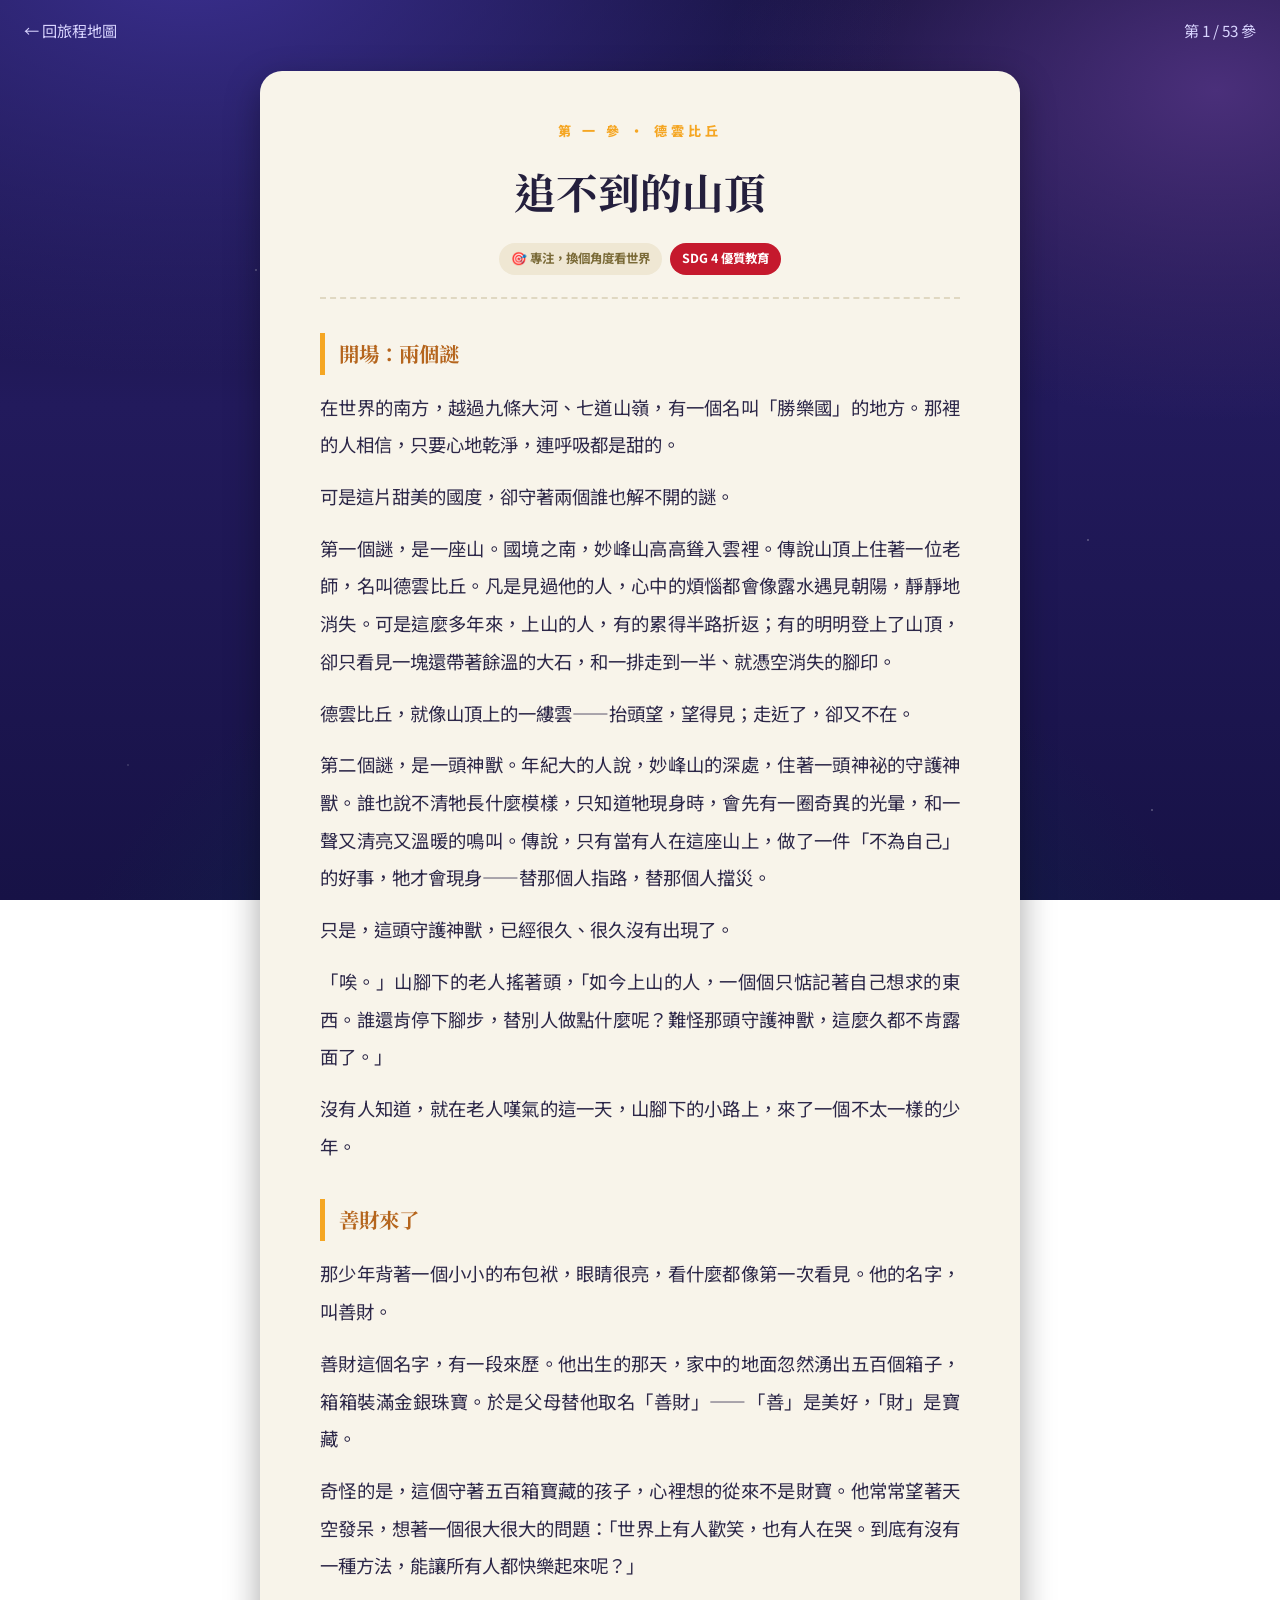
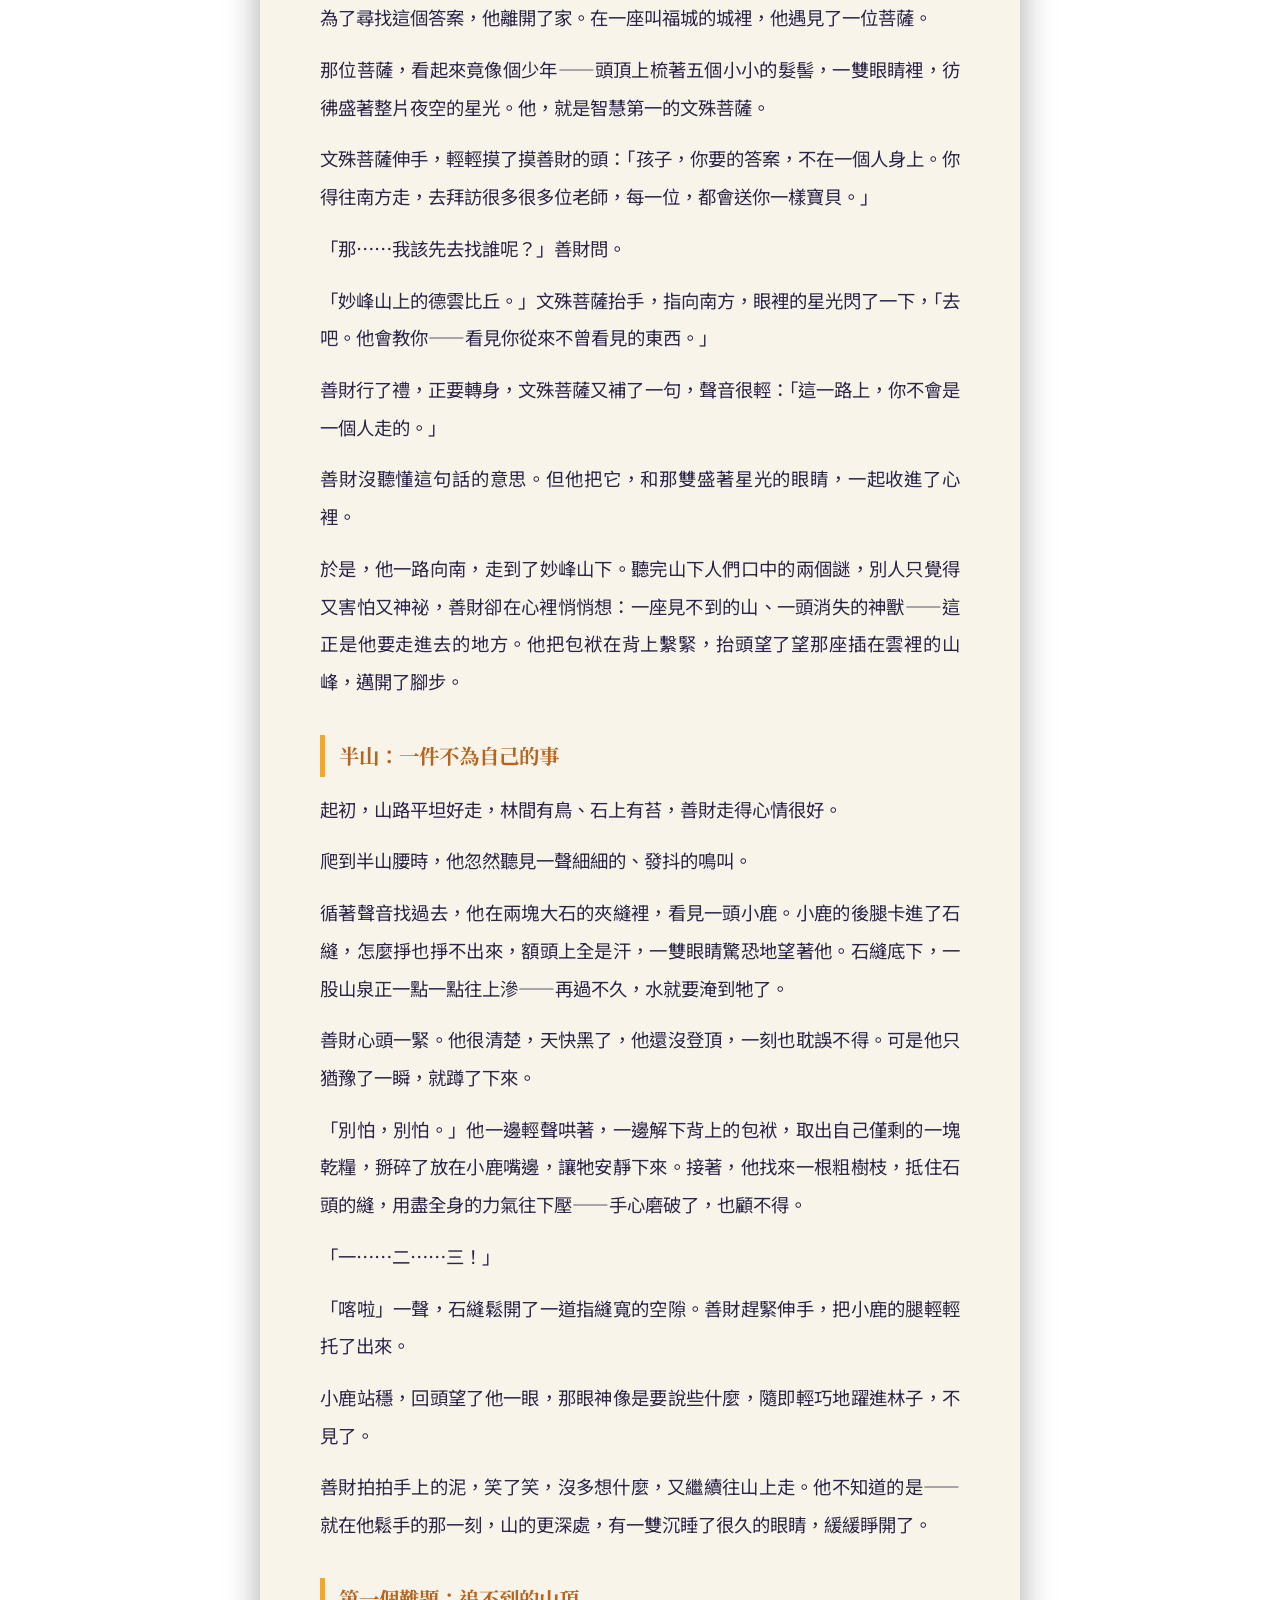
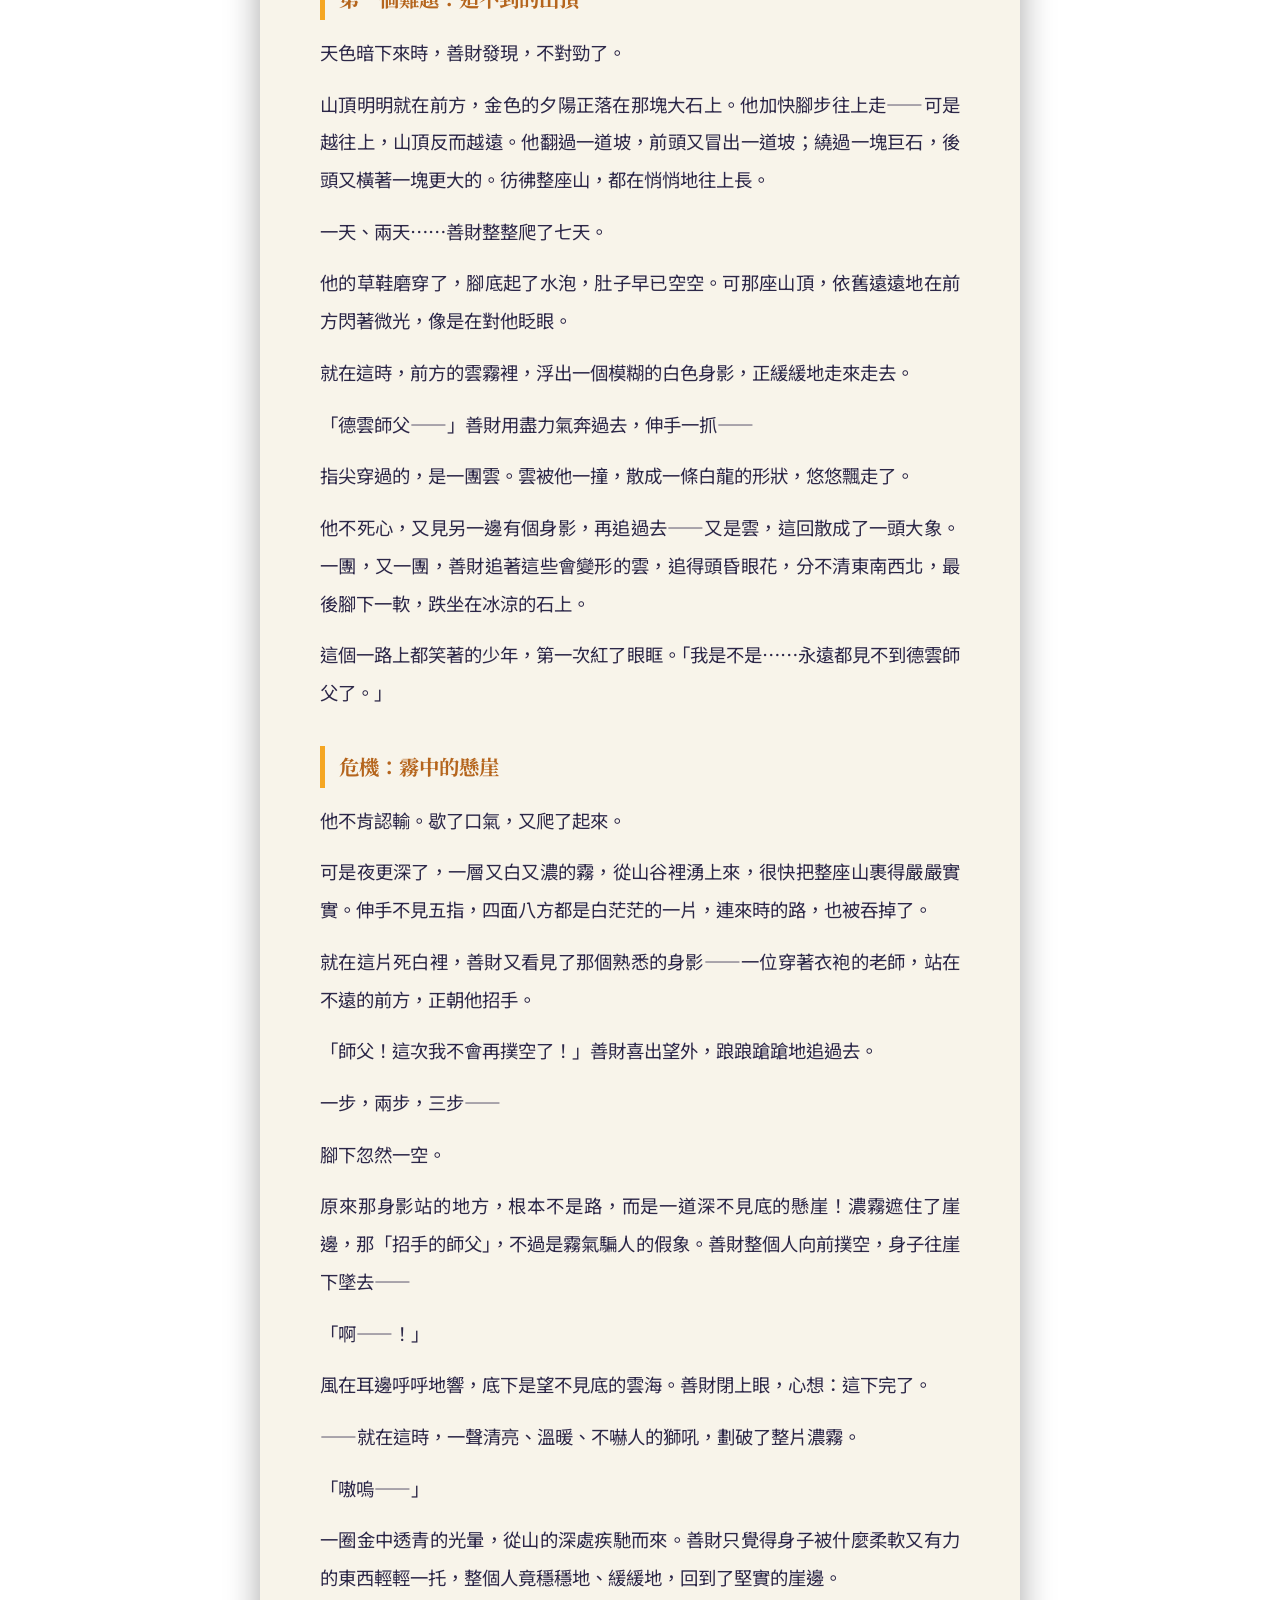
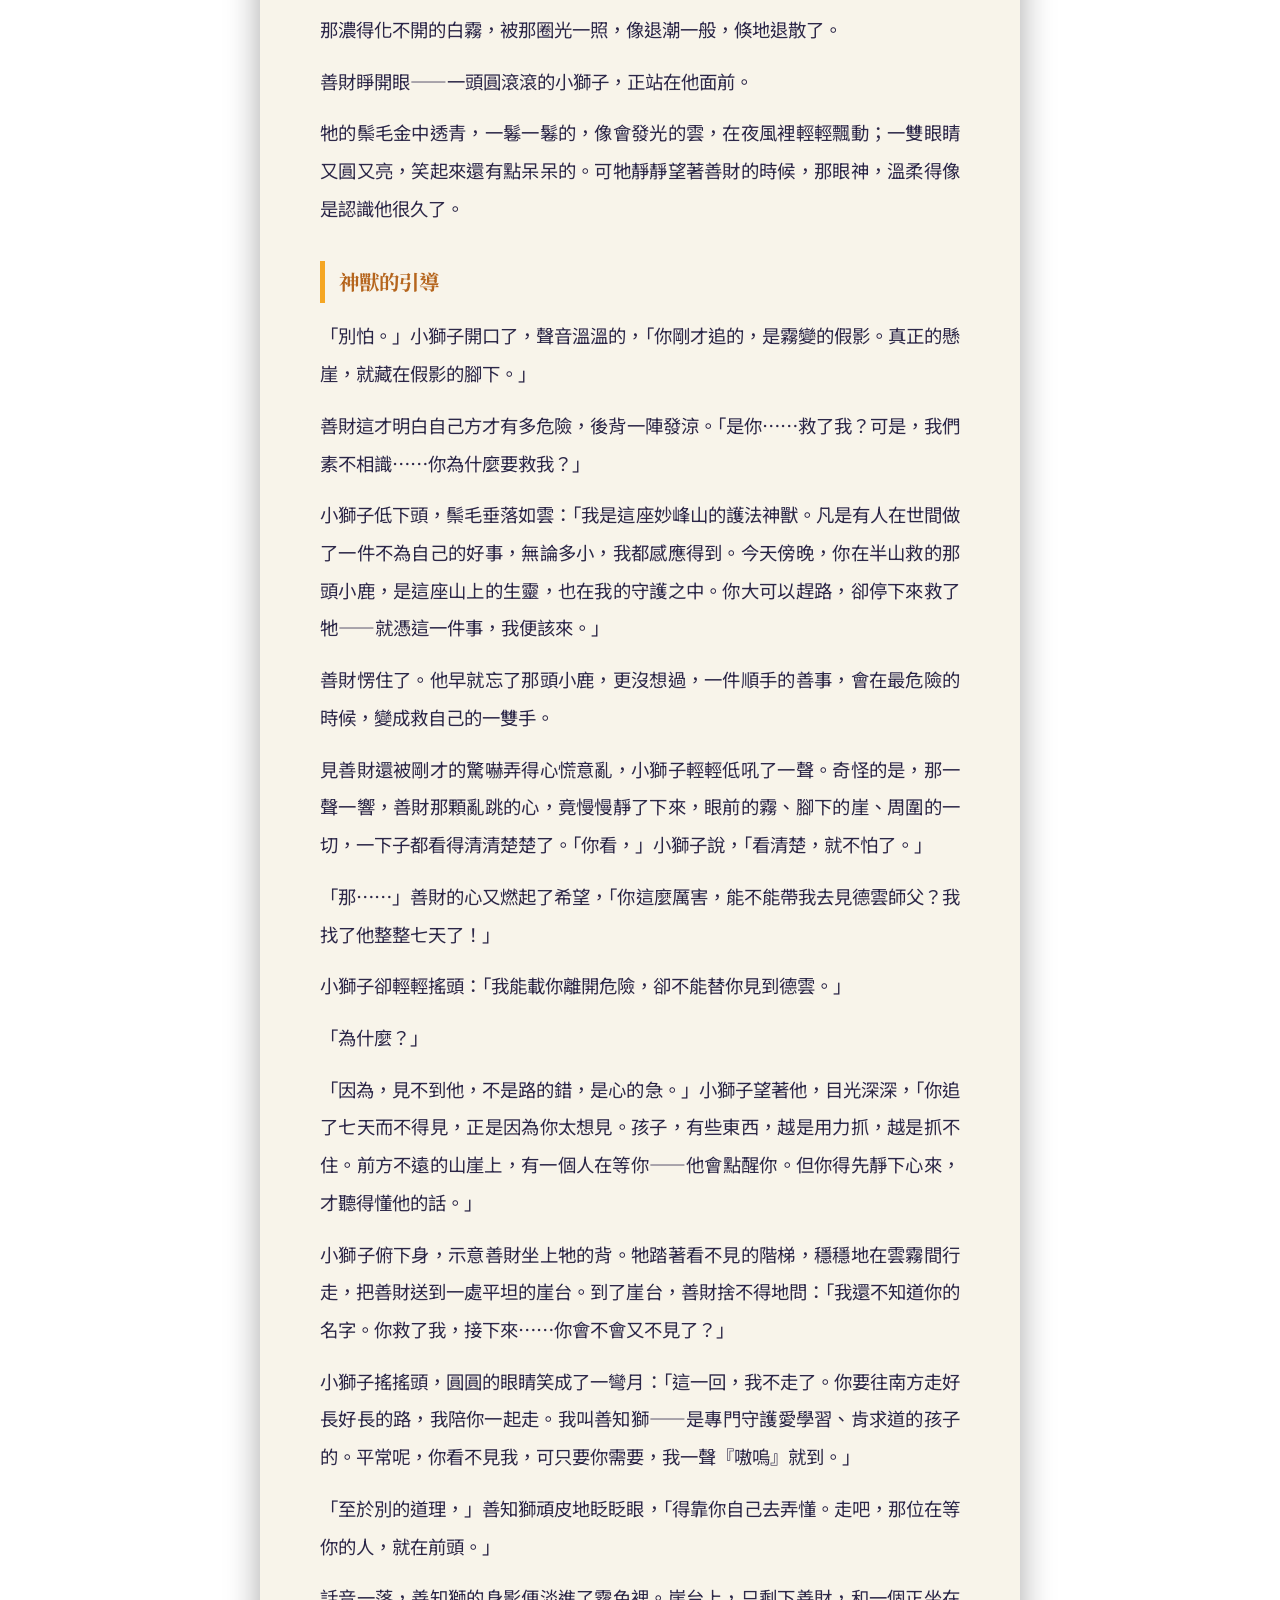
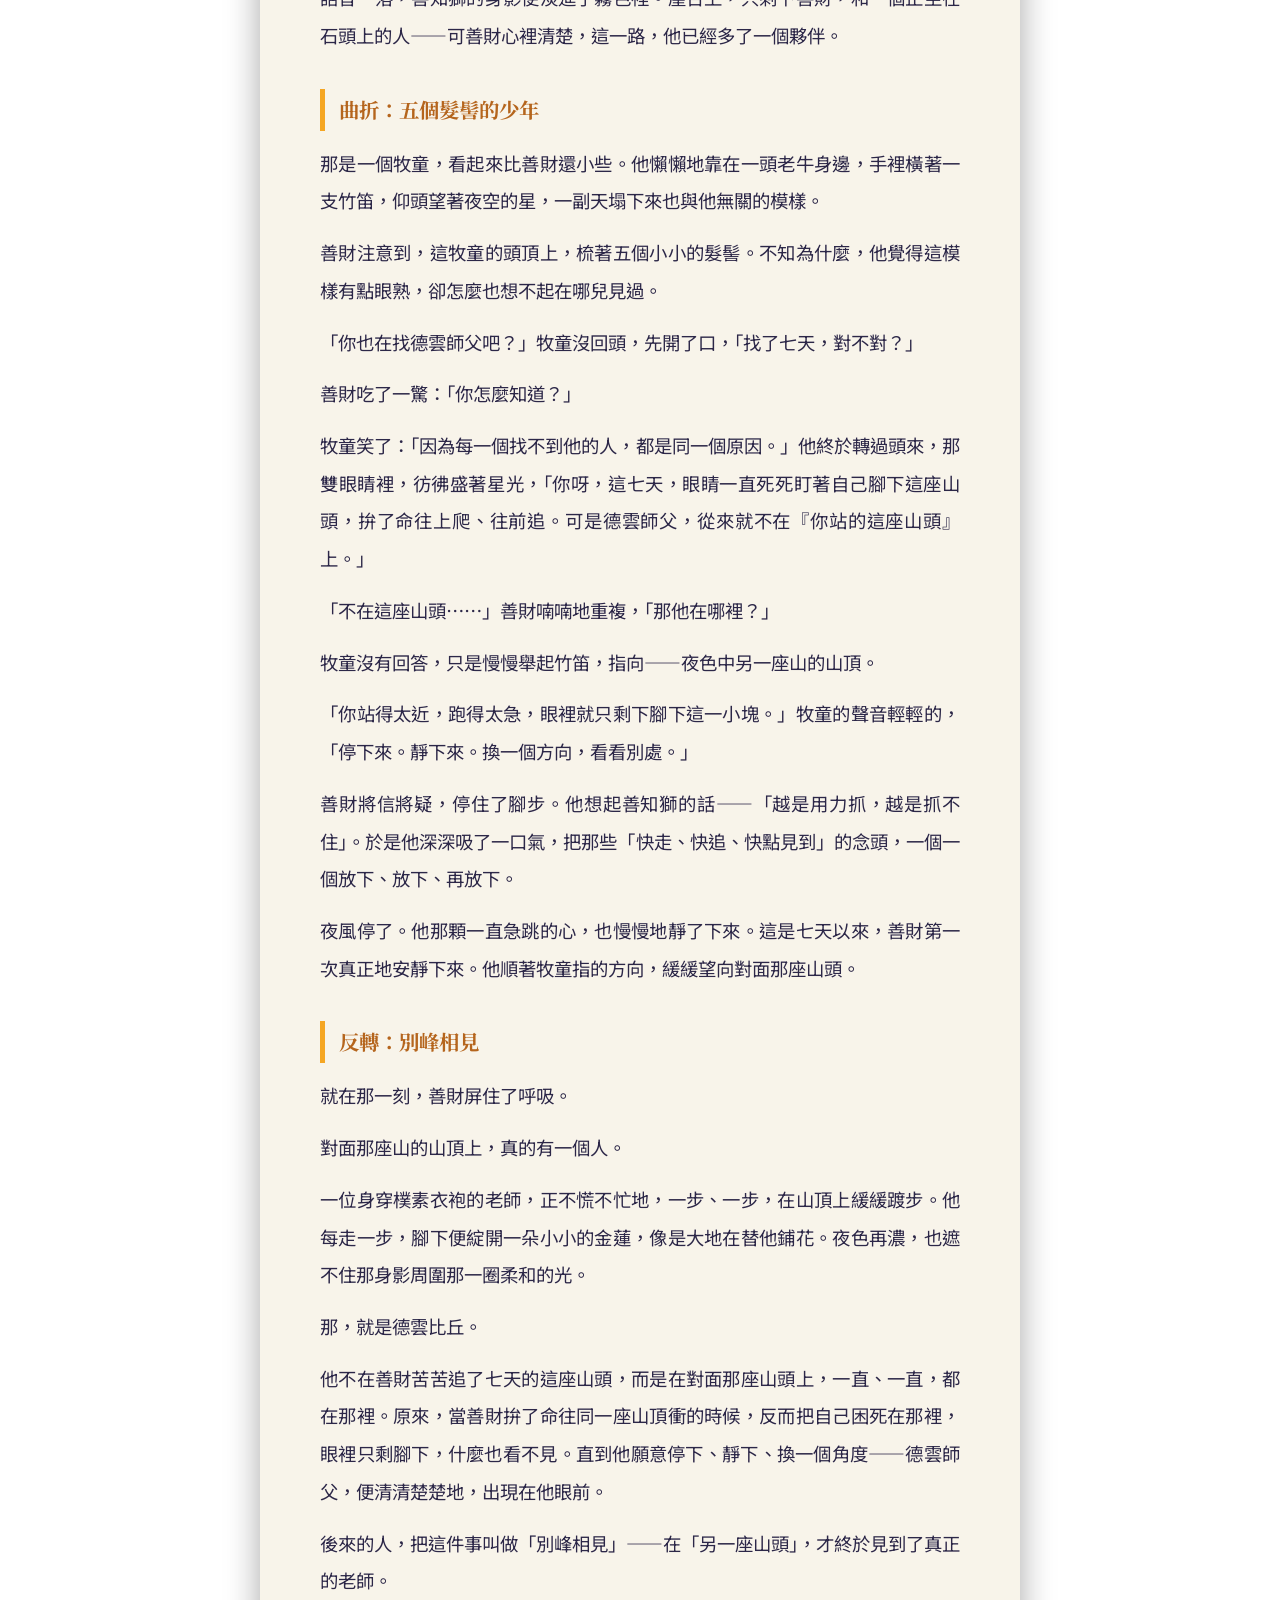
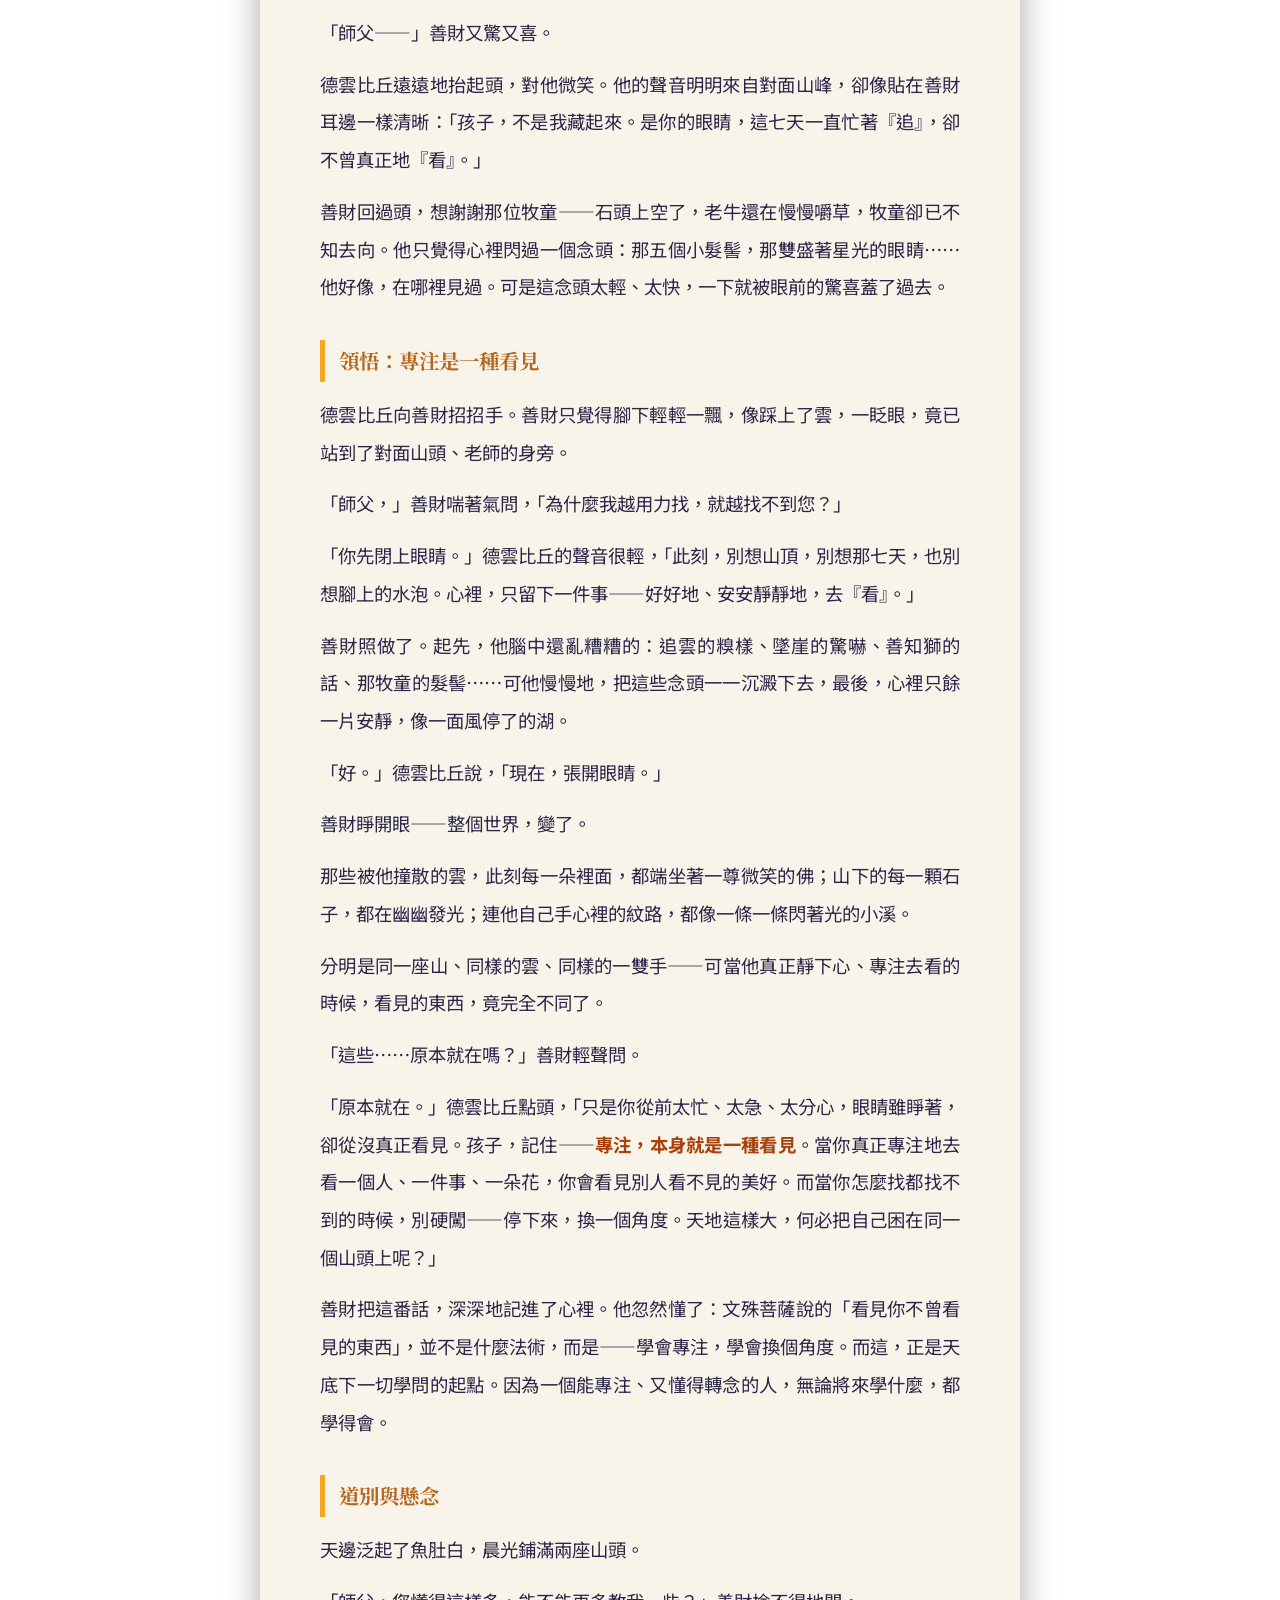
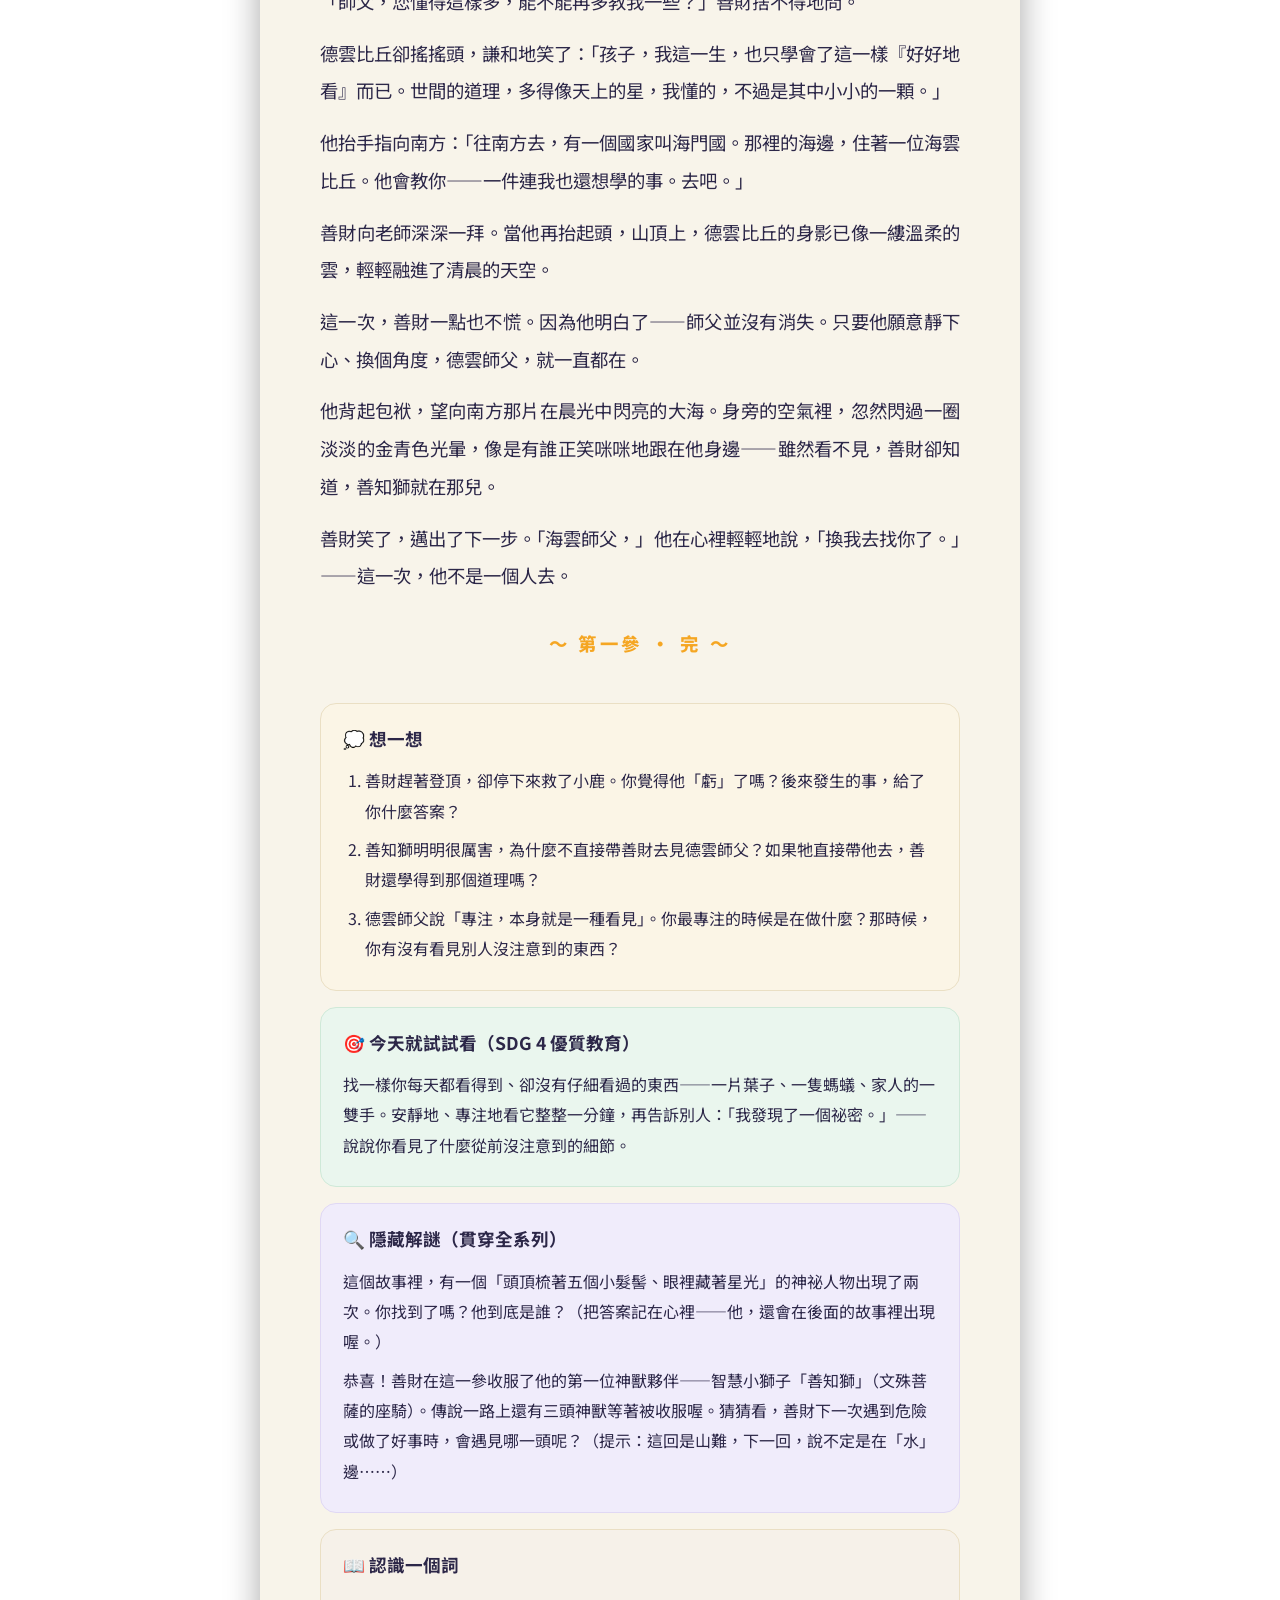
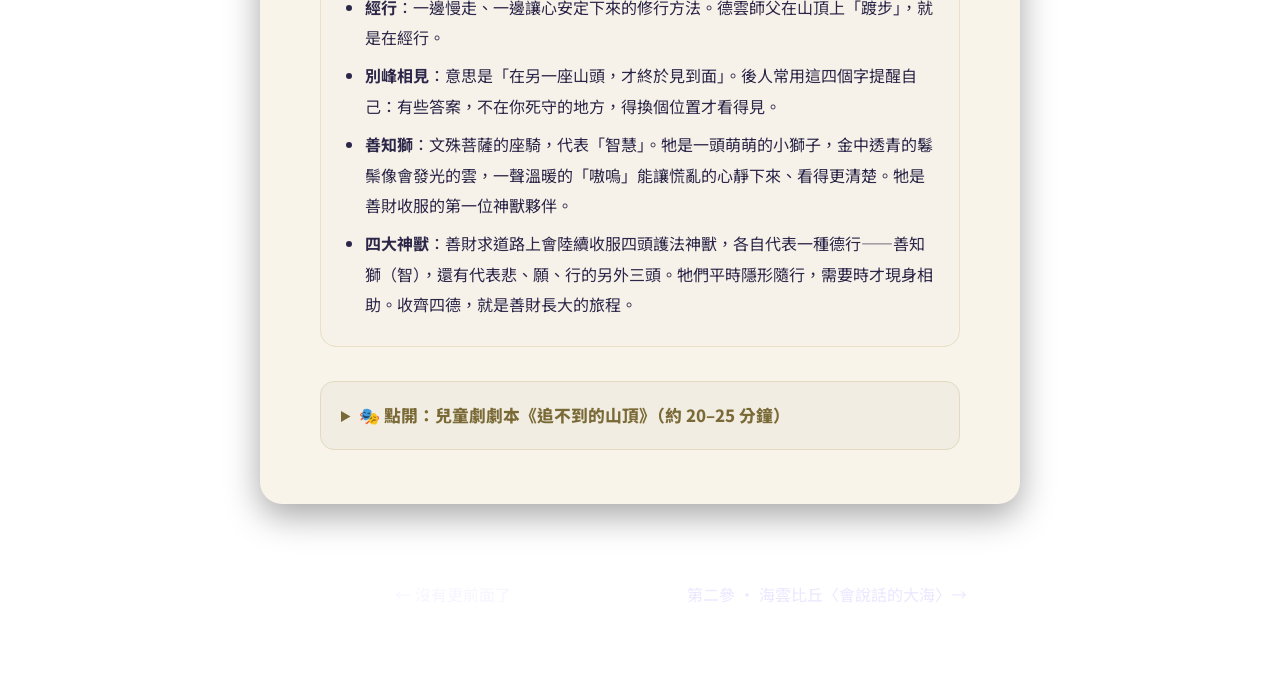
==== commit cbb2e30c: "加入四大吉祥神獸系統（悲智願行）與神獸圖鑑收集區 - 第1參救援神獸 麒麟→善知獅（文殊/智），救援後入隊為第一夥伴 - 第2參海上救援 麒麟→辨色龍（觀音/悲），入隊為第二夥伴 - 首頁：隱藏解謎卡" ====
--- a/stories/01.html
+++ b/stories/01.html
@@ -32,9 +32,9 @@
       <p>可是這片甜美的國度，卻守著兩個誰也解不開的謎。</p>
       <p>第一個謎，是一座山。國境之南，妙峰山高高聳入雲裡。傳說山頂上住著一位老師，名叫德雲比丘。凡是見過他的人，心中的煩惱都會像露水遇見朝陽，靜靜地消失。可是這麼多年來，上山的人，有的累得半路折返；有的明明登上了山頂，卻只看見一塊還帶著餘溫的大石，和一排走到一半、就憑空消失的腳印。</p>
       <p>德雲比丘，就像山頂上的一縷雲——抬頭望，望得見；走近了，卻又不在。</p>
-      <p>第二個謎，是一頭神獸。年紀大的人說，妙峰山的深處，住著一頭吉祥的麒麟。牠全身像披著晚霞，鬃毛像流動的雲，腳步輕得連一根草都不忍心踩斷。傳說，只有當有人在這座山上，做了一件「不為自己」的好事，牠才會現身——替那個人指路，替那個人擋災。</p>
-      <p>只是，這頭麒麟，已經很久、很久沒有出現了。</p>
-      <p>「唉。」山腳下的老人搖著頭，「如今上山的人，一個個只惦記著自己想求的東西。誰還肯停下腳步，替別人做點什麼呢？」</p>
+      <p>第二個謎，是一頭神獸。年紀大的人說，妙峰山的深處，住著一頭神祕的守護神獸。誰也說不清牠長什麼模樣，只知道牠現身時，會先有一圈奇異的光暈，和一聲又清亮又溫暖的鳴叫。傳說，只有當有人在這座山上，做了一件「不為自己」的好事，牠才會現身——替那個人指路，替那個人擋災。</p>
+      <p>只是，這頭守護神獸，已經很久、很久沒有出現了。</p>
+      <p>「唉。」山腳下的老人搖著頭，「如今上山的人，一個個只惦記著自己想求的東西。誰還肯停下腳步，替別人做點什麼呢？難怪那頭守護神獸，這麼久都不肯露面了。」</p>
       <p>沒有人知道，就在老人嘆氣的這一天，山腳下的小路上，來了一個不太一樣的少年。</p>
 
       <h2 class="scene">善財來了</h2>
@@ -82,25 +82,27 @@
       <p>原來那身影站的地方，根本不是路，而是一道深不見底的懸崖！濃霧遮住了崖邊，那「招手的師父」，不過是霧氣騙人的假象。善財整個人向前撲空，身子往崖下墜去——</p>
       <p>「啊——！」</p>
       <p>風在耳邊呼呼地響，底下是望不見底的雲海。善財閉上眼，心想：這下完了。</p>
-      <p>——就在這時，一聲清亮的、像玉磬敲響的長鳴，劃破了整片濃霧。</p>
-      <p>「叮——」</p>
-      <p>一道晚霞般的光，從山的深處疾馳而來。善財只覺得身子被什麼柔軟又有力的東西輕輕一托，整個人竟穩穩地、緩緩地，回到了堅實的崖邊。</p>
-      <p>那濃得化不開的白霧，被那道光一照，像退潮一般，倏地退散了。</p>
-      <p>善財睜開眼——一頭麒麟，正站在他面前。</p>
-      <p>牠全身像披著傍晚的晚霞，一鬃如雲的長毛在夜風裡輕輕飄動；牠的蹄子踏在草地上，草卻連彎都沒彎一下。牠靜靜地望著善財，那眼神，溫柔得像是認識他很久了。</p>
+      <p>——就在這時，一聲清亮、溫暖、不嚇人的獅吼，劃破了整片濃霧。</p>
+      <p>「嗷嗚——」</p>
+      <p>一圈金中透青的光暈，從山的深處疾馳而來。善財只覺得身子被什麼柔軟又有力的東西輕輕一托，整個人竟穩穩地、緩緩地，回到了堅實的崖邊。</p>
+      <p>那濃得化不開的白霧，被那圈光一照，像退潮一般，倏地退散了。</p>
+      <p>善財睜開眼——一頭圓滾滾的小獅子，正站在他面前。</p>
+      <p>牠的鬃毛金中透青，一鬈一鬈的，像會發光的雲，在夜風裡輕輕飄動；一雙眼睛又圓又亮，笑起來還有點呆呆的。可牠靜靜望著善財的時候，那眼神，溫柔得像是認識他很久了。</p>
 
       <h2 class="scene">神獸的引導</h2>
-      <p>「別怕。」麒麟開口了，聲音低沉而溫和，像遠處的鐘，「你剛才追的，是霧變的假影。真正的懸崖，就藏在假影的腳下。」</p>
+      <p>「別怕。」小獅子開口了，聲音溫溫的，「你剛才追的，是霧變的假影。真正的懸崖，就藏在假影的腳下。」</p>
       <p>善財這才明白自己方才有多危險，後背一陣發涼。「是你……救了我？可是，我們素不相識……你為什麼要救我？」</p>
-      <p>麒麟低下頭，鬃毛垂落如雲：「我是這座妙峰山的護法神獸。凡是有人在世間做了一件不為自己的好事，無論多小，我都感應得到。今天傍晚，你在半山救的那頭小鹿，是這座山上的生靈，也在我的守護之中。你大可以趕路，卻停下來救了牠——就憑這一件事，我便該來。」</p>
+      <p>小獅子低下頭，鬃毛垂落如雲：「我是這座妙峰山的護法神獸。凡是有人在世間做了一件不為自己的好事，無論多小，我都感應得到。今天傍晚，你在半山救的那頭小鹿，是這座山上的生靈，也在我的守護之中。你大可以趕路，卻停下來救了牠——就憑這一件事，我便該來。」</p>
       <p>善財愣住了。他早就忘了那頭小鹿，更沒想過，一件順手的善事，會在最危險的時候，變成救自己的一雙手。</p>
+      <p>見善財還被剛才的驚嚇弄得心慌意亂，小獅子輕輕低吼了一聲。奇怪的是，那一聲一響，善財那顆亂跳的心，竟慢慢靜了下來，眼前的霧、腳下的崖、周圍的一切，一下子都看得清清楚楚了。「你看，」小獅子說，「看清楚，就不怕了。」</p>
       <p>「那……」善財的心又燃起了希望，「你這麼厲害，能不能帶我去見德雲師父？我找了他整整七天了！」</p>
-      <p>麒麟卻輕輕搖頭：「我能載你離開危險，卻不能替你見到德雲。」</p>
+      <p>小獅子卻輕輕搖頭：「我能載你離開危險，卻不能替你見到德雲。」</p>
       <p>「為什麼？」</p>
-      <p>「因為，見不到他，不是路的錯，是心的急。」麒麟望著他，目光深深，「你追了七天而不得見，正是因為你太想見。孩子，有些東西，越是用力抓，越是抓不住。前方不遠的山崖上，有一個人在等你——他會點醒你。但你得先靜下心來，才聽得懂他的話。」</p>
-      <p>麒麟俯下身，示意善財坐上牠的背。牠踏著看不見的階梯，穩穩地在雲霧間行走，把善財送到一處平坦的崖台。臨別時，善財捨不得地問：「我還能再見到你嗎？我還不知道你的名字。」</p>
-      <p>麒麟的身影已漸漸淡進霧色裡，只留下那句溫和的話，在風中輕輕迴響：「只要你不忘記對別人好，我們就會再見。至於名字——等你走完這趟旅程，自然會知道。」</p>
-      <p>「叮」的一聲餘音散盡，麒麟不見了。崖台上，只剩下善財，和一個正坐在石頭上的人。</p>
+      <p>「因為，見不到他，不是路的錯，是心的急。」小獅子望著他，目光深深，「你追了七天而不得見，正是因為你太想見。孩子，有些東西，越是用力抓，越是抓不住。前方不遠的山崖上，有一個人在等你——他會點醒你。但你得先靜下心來，才聽得懂他的話。」</p>
+      <p>小獅子俯下身，示意善財坐上牠的背。牠踏著看不見的階梯，穩穩地在雲霧間行走，把善財送到一處平坦的崖台。到了崖台，善財捨不得地問：「我還不知道你的名字。你救了我，接下來……你會不會又不見了？」</p>
+      <p>小獅子搖搖頭，圓圓的眼睛笑成了一彎月：「這一回，我不走了。你要往南方走好長好長的路，我陪你一起走。我叫善知獅——是專門守護愛學習、肯求道的孩子的。平常呢，你看不見我，可只要你需要，我一聲『嗷嗚』就到。」</p>
+      <p>「至於別的道理，」善知獅頑皮地眨眨眼，「得靠你自己去弄懂。走吧，那位在等你的人，就在前頭。」</p>
+      <p>話音一落，善知獅的身影便淡進了霧色裡。崖台上，只剩下善財，和一個正坐在石頭上的人——可善財心裡清楚，這一路，他已經多了一個夥伴。</p>
 
       <h2 class="scene">曲折：五個髮髻的少年</h2>
       <p>那是一個牧童，看起來比善財還小些。他懶懶地靠在一頭老牛身邊，手裡橫著一支竹笛，仰頭望著夜空的星，一副天塌下來也與他無關的模樣。</p>
@@ -111,7 +113,7 @@
       <p>「不在這座山頭……」善財喃喃地重複，「那他在哪裡？」</p>
       <p>牧童沒有回答，只是慢慢舉起竹笛，指向——夜色中另一座山的山頂。</p>
       <p>「你站得太近，跑得太急，眼裡就只剩下腳下這一小塊。」牧童的聲音輕輕的，「停下來。靜下來。換一個方向，看看別處。」</p>
-      <p>善財將信將疑，停住了腳步。他想起麒麟的話——「越是用力抓，越是抓不住」。於是他深深吸了一口氣，把那些「快走、快追、快點見到」的念頭，一個一個放下、放下、再放下。</p>
+      <p>善財將信將疑，停住了腳步。他想起善知獅的話——「越是用力抓，越是抓不住」。於是他深深吸了一口氣，把那些「快走、快追、快點見到」的念頭，一個一個放下、放下、再放下。</p>
       <p>夜風停了。他那顆一直急跳的心，也慢慢地靜了下來。這是七天以來，善財第一次真正地安靜下來。他順著牧童指的方向，緩緩望向對面那座山頭。</p>
 
       <h2 class="scene">反轉：別峰相見</h2>
@@ -129,7 +131,7 @@
       <p>德雲比丘向善財招招手。善財只覺得腳下輕輕一飄，像踩上了雲，一眨眼，竟已站到了對面山頭、老師的身旁。</p>
       <p>「師父，」善財喘著氣問，「為什麼我越用力找，就越找不到您？」</p>
       <p>「你先閉上眼睛。」德雲比丘的聲音很輕，「此刻，別想山頂，別想那七天，也別想腳上的水泡。心裡，只留下一件事——好好地、安安靜靜地，去『看』。」</p>
-      <p>善財照做了。起先，他腦中還亂糟糟的：追雲的糗樣、墜崖的驚嚇、麒麟的話、那牧童的髮髻……可他慢慢地，把這些念頭一一沉澱下去，最後，心裡只餘一片安靜，像一面風停了的湖。</p>
+      <p>善財照做了。起先，他腦中還亂糟糟的：追雲的糗樣、墜崖的驚嚇、善知獅的話、那牧童的髮髻……可他慢慢地，把這些念頭一一沉澱下去，最後，心裡只餘一片安靜，像一面風停了的湖。</p>
       <p>「好。」德雲比丘說，「現在，張開眼睛。」</p>
       <p>善財睜開眼——整個世界，變了。</p>
       <p>那些被他撞散的雲，此刻每一朵裡面，都端坐著一尊微笑的佛；山下的每一顆石子，都在幽幽發光；連他自己手心裡的紋路，都像一條一條閃著光的小溪。</p>
@@ -145,8 +147,8 @@
       <p>他抬手指向南方：「往南方去，有一個國家叫海門國。那裡的海邊，住著一位海雲比丘。他會教你——一件連我也還想學的事。去吧。」</p>
       <p>善財向老師深深一拜。當他再抬起頭，山頂上，德雲比丘的身影已像一縷溫柔的雲，輕輕融進了清晨的天空。</p>
       <p>這一次，善財一點也不慌。因為他明白了——師父並沒有消失。只要他願意靜下心、換個角度，德雲師父，就一直都在。</p>
-      <p>他背起包袱，望向南方那片在晨光中閃亮的大海。遠處的天邊，彷彿有一道晚霞般的光，一閃即逝，像是有誰在遠遠地目送他。</p>
-      <p>善財笑了，邁出了下一步。「海雲師父，」他在心裡輕輕地說，「換我去找你了。」</p>
+      <p>他背起包袱，望向南方那片在晨光中閃亮的大海。身旁的空氣裡，忽然閃過一圈淡淡的金青色光暈，像是有誰正笑咪咪地跟在他身邊——雖然看不見，善財卻知道，善知獅就在那兒。</p>
+      <p>善財笑了，邁出了下一步。「海雲師父，」他在心裡輕輕地說，「換我去找你了。」——這一次，他不是一個人去。</p>
 
       <p class="end-mark">～ 第一參 ‧ 完 ～</p>
     </div>
@@ -157,7 +159,7 @@
         <h3>💭 想一想</h3>
         <ol>
           <li>善財趕著登頂，卻停下來救了小鹿。你覺得他「虧」了嗎？後來發生的事，給了你什麼答案？</li>
-          <li>麒麟明明很厲害，為什麼不直接帶善財去見德雲師父？如果牠直接帶他去，善財還學得到那個道理嗎？</li>
+          <li>善知獅明明很厲害，為什麼不直接帶善財去見德雲師父？如果牠直接帶他去，善財還學得到那個道理嗎？</li>
           <li>德雲師父說「專注，本身就是一種看見」。你最專注的時候是在做什麼？那時候，你有沒有看見別人沒注意到的東西？</li>
         </ol>
       </div>
@@ -168,14 +170,15 @@
       <div class="card secret">
         <h3>🔍 隱藏解謎（貫穿全系列）</h3>
         <p>這個故事裡，有一個「頭頂梳著五個小髮髻、眼裡藏著星光」的神祕人物出現了兩次。你找到了嗎？他到底是誰？（把答案記在心裡——他，還會在後面的故事裡出現喔。）</p>
-        <p>那頭吉祥的麒麟說：「只要你不忘記對別人好，我們就會再見。」猜猜看，善財下一次做了好事時，牠會變成什麼樣子出現？</p>
+        <p>恭喜！善財在這一參收服了他的第一位神獸夥伴——智慧小獅子「善知獅」（文殊菩薩的座騎）。傳說一路上還有三頭神獸等著被收服喔。猜猜看，善財下一次遇到危險或做了好事時，會遇見哪一頭呢？（提示：這回是山難，下一回，說不定是在「水」邊……）</p>
       </div>
       <div class="card words">
         <h3>📖 認識一個詞</h3>
         <ul>
           <li><strong>經行</strong>：一邊慢走、一邊讓心安定下來的修行方法。德雲師父在山頂上「踱步」，就是在經行。</li>
           <li><strong>別峰相見</strong>：意思是「在另一座山頭，才終於見到面」。後人常用這四個字提醒自己：有些答案，不在你死守的地方，得換個位置才看得見。</li>
-          <li><strong>麒麟</strong>：傳說中的吉祥神獸，性情溫和，腳步不忍踩傷草木；相傳只在太平盛世、或有德之人出現時，才會現身。</li>
+          <li><strong>善知獅</strong>：文殊菩薩的座騎，代表「智慧」。牠是一頭萌萌的小獅子，金中透青的鬈鬃像會發光的雲，一聲溫暖的「嗷嗚」能讓慌亂的心靜下來、看得更清楚。牠是善財收服的第一位神獸夥伴。</li>
+          <li><strong>四大神獸</strong>：善財求道路上會陸續收服四頭護法神獸，各自代表一種德行——善知獅（智），還有代表悲、願、行的另外三頭。牠們平時隱形隨行，需要時才現身相助。收齊四德，就是善財長大的旅程。</li>
         </ul>
       </div>
     </div>
@@ -184,18 +187,18 @@
     <details class="drama">
       <summary>🎭 點開：兒童劇劇本《追不到的山頂》（約 20–25 分鐘）</summary>
       <h4>角色</h4>
-      <p>說書人、善財、文殊菩薩（五髻少年相）、山下老人與村民、小鹿、麒麟（護法神獸）、牧童（五髻，與文殊「神似」，全劇最大伏筆）、德雲比丘、雲群（持白紗）。</p>
+      <p>說書人、善財、文殊菩薩（五髻少年相）、山下老人與村民、小鹿、善知獅（護法神獸，萌萌的小獅子）、牧童（五髻，與文殊「神似」，全劇最大伏筆）、德雲比丘、雲群（持白紗）。</p>
       <h4>舞台與道具</h4>
-      <p>分區：左低台＝山下與半山，右邊兩個高矮不同的台子＝兩座山頭，中間留出「懸崖／雲海」區。道具：藍布（山與海）、白紗（雲霧）、晚霞色長布（麒麟）、竹笛、布包袱、乾糧、樹枝、黃燈（金光）、風鈴或磬（麒麟現身音效）。象徵手法：墜崖用慢動作＋白紗翻捲；麒麟現身用「磬聲＋燈亮＋長布舞動」；領悟奇觀用「燈暗三秒→再亮＋滿場光點＋群演舉小佛剪影」。</p>
+      <p>分區：左低台＝山下與半山，右邊兩個高矮不同的台子＝兩座山頭，中間留出「懸崖／雲海」區。道具：藍布（山與海）、白紗（雲霧）、金青色鬈鬃披風（善知獅）、竹笛、布包袱、乾糧、樹枝、黃綠光的燈（金青色光暈）、獅吼音效（「嗷嗚——」）。象徵手法：墜崖用慢動作＋白紗翻捲；善知獅現身用「獅吼＋金青色燈亮＋披風舞動」；領悟奇觀用「燈暗三秒→再亮＋滿場光點＋群演舉小佛剪影」。</p>
       <h4>分場</h4>
-      <p><strong>第一幕｜兩個謎</strong>：村民與老人道出「見不到的老師」與「久未現身的麒麟」，點出神獸只在有人行善時出現。</p>
+      <p><strong>第一幕｜兩個謎</strong>：村民與老人道出「見不到的老師」與「久未現身的神祕守護神獸」，點出神獸只在有人行善時出現（先不點名是什麼獸，保留神祕）。</p>
       <p><strong>第二幕｜啟程</strong>：福城，文殊（五髻少年相）摸善財的頭、指向南方，並輕聲說「這一路，你不會是一個人走的」。</p>
       <p><strong>第三幕｜救小鹿</strong>：半山，善財聽見鹿鳴，掙扎於「趕路 vs. 救援」，最後蹲下、用乾糧與樹枝救出小鹿。（山深處一雙眼睛悄悄睜開——燈光暗示。）</p>
       <p><strong>第四幕｜追不到的山頂</strong>：善財繞台爬山，雲群持白紗飄過、變龍變象，善財屢屢撲空、跌坐、紅了眼眶。💡互動：說書人問觀眾「善財為什麼追不到？是不是太急了？」</p>
-      <p><strong>第五幕｜霧中懸崖 &amp; 麒麟現身</strong>：白紗湧上（濃霧），假身影誘善財走向「懸崖」，善財墜落——磬聲響、燈大亮、麒麟躍出托住他。麒麟道出「你救的小鹿在我守護之中」，載他到崖台，留下「只要你不忘對別人好，我們會再見」便隱去。</p>
+      <p><strong>第五幕｜霧中懸崖 &amp; 善知獅現身入隊</strong>：白紗湧上（濃霧），假身影誘善財走向「懸崖」，善財墜落——獅吼「嗷嗚——」響、金青色燈大亮、善知獅（披風舞者）躍出托住他。善知獅道出「你救的小鹿在我守護之中」，一聲低吼讓善財靜心看清（「看清楚，就不怕」），載他到崖台。臨別善財問名字，善知獅報上名號、並說「這一回我不走了，我陪你一起走」——正式加入求法隊伍，成為第一位夥伴（平時隱形、需要時現身）。💡互動：說書人向觀眾宣布「叮咚！善財收服了第一頭神獸夥伴——智慧小獅『善知獅』！」</p>
       <p><strong>第六幕｜五髻牧童</strong>：牧童（五髻）點醒善財：停下、靜下、換方向看對面山頭。💡互動：牧童帶全場「深呼吸，把急急忙忙的心放下，數到三，一起看向那邊！」</p>
       <p><strong>第七幕｜別峰相見 &amp; 領悟</strong>：對面高台燈亮，德雲踏金蓮而行。善財回頭，牧童已消失（只餘老牛）。善財「飄」到德雲身邊，閉眼、睜眼見奇觀，領悟「專注，本身就是一種看見」。</p>
-      <p><strong>第八幕｜道別</strong>：德雲指向海門國、海雲比丘後化入雲中。善財望向大海，遠處一閃晚霞光（麒麟目送）。全體與觀眾齊唱主題口訣。</p>
+      <p><strong>第八幕｜道別</strong>：德雲指向海門國、海雲比丘後化入雲中。善財望向大海，身旁閃過一圈金青色光暈（善知獅隱形隨行、與他同行）。全體與觀眾齊唱主題口訣。</p>
       <h4>主題口訣（謝幕齊唱）</h4>
       <p>🎵「靜一靜，看一看，換個角度天地寬；專心就是超能力，行善自有貴人來！」</p>
     </details>
--- a/assets/style.css
+++ b/assets/style.css
@@ -113,6 +113,38 @@
 .secret-card h3 { margin: 8px 0 6px; color: var(--gold); }
 .secret-card p { color: #d3cff2; font-size: .96rem; margin: 0; }
 
+/* ---------- 四大神獸圖鑑 ---------- */
+.beast-grid { display: grid; grid-template-columns: repeat(auto-fit, minmax(210px,1fr)); gap: 18px; }
+.beast-card {
+  position: relative; text-align: center;
+  background: rgba(255,255,255,.06); border: 1px solid rgba(255,255,255,.12);
+  border-radius: var(--radius); padding: 24px 20px 22px; backdrop-filter: blur(4px);
+  transition: transform .15s ease, box-shadow .15s ease, border-color .15s ease;
+}
+.beast-card.met {
+  border-color: rgba(255,209,102,.55);
+  box-shadow: 0 0 0 1px rgba(255,209,102,.18), 0 0 26px rgba(255,209,102,.22);
+  background: linear-gradient(180deg, rgba(255,209,102,.10), rgba(255,255,255,.05));
+}
+.beast-card.met:hover { transform: translateY(-4px); box-shadow: 0 0 0 1px rgba(255,209,102,.35), 0 0 34px rgba(255,209,102,.4); }
+.beast-card.locked { opacity: .62; filter: grayscale(.5); border-style: dashed; }
+
+.beast-emoji { font-size: 2.8rem; line-height: 1.2; filter: drop-shadow(0 4px 14px rgba(255,209,102,.4)); }
+.beast-emoji.locked { filter: none; opacity: .8; }
+.beast-name { font-family: "Noto Serif TC", serif; font-size: 1.35rem; color: var(--gold); margin: 8px 0 2px; font-weight: 700; }
+.beast-name.locked { color: #9a94cf; letter-spacing: .1em; }
+.beast-bodhi { color: #b7b1e8; font-size: .82rem; }
+.beast-virtue {
+  display: inline-block; margin: 10px 0 2px; padding: 3px 12px; border-radius: 999px;
+  font-size: .78rem; font-weight: 700; color: var(--jade);
+  background: rgba(79,209,165,.14); border: 1px solid rgba(79,209,165,.4);
+}
+.beast-desc { color: #d3cff2; font-size: .9rem; line-height: 1.7; margin: 10px 2px 12px; }
+.beast-desc.locked { color: #a7a2ce; }
+.beast-state { font-size: .78rem; font-weight: 700; padding: 4px 12px; border-radius: 999px; display: inline-block; }
+.beast-state.met { background: rgba(255,209,102,.16); color: var(--gold); border: 1px solid rgba(255,209,102,.5); }
+.beast-state.locked { background: rgba(255,255,255,.06); color: #b0aad6; border: 1px solid rgba(255,255,255,.18); }
+
 /* ---------- 旅程地圖 ---------- */
 .journey { position: relative; margin: 10px 0 20px; padding-left: 8px; }
 .journey::before {
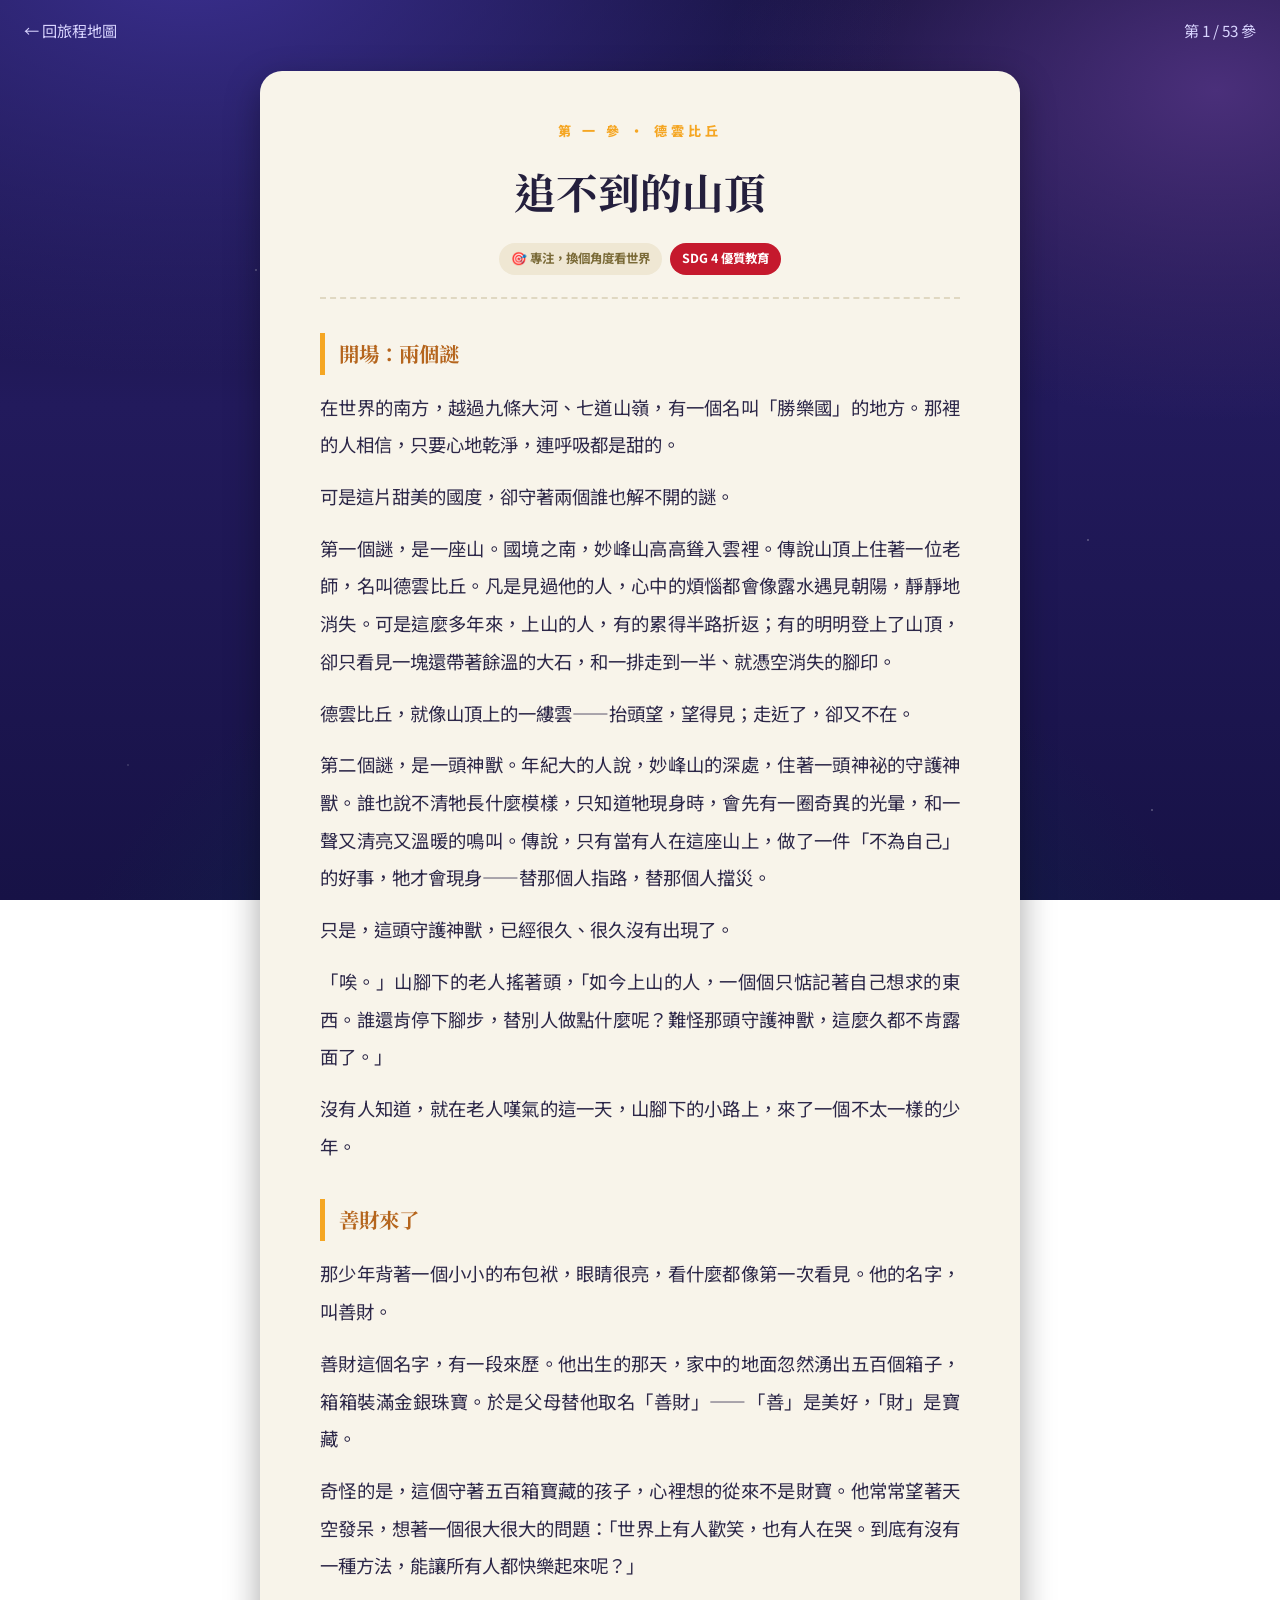
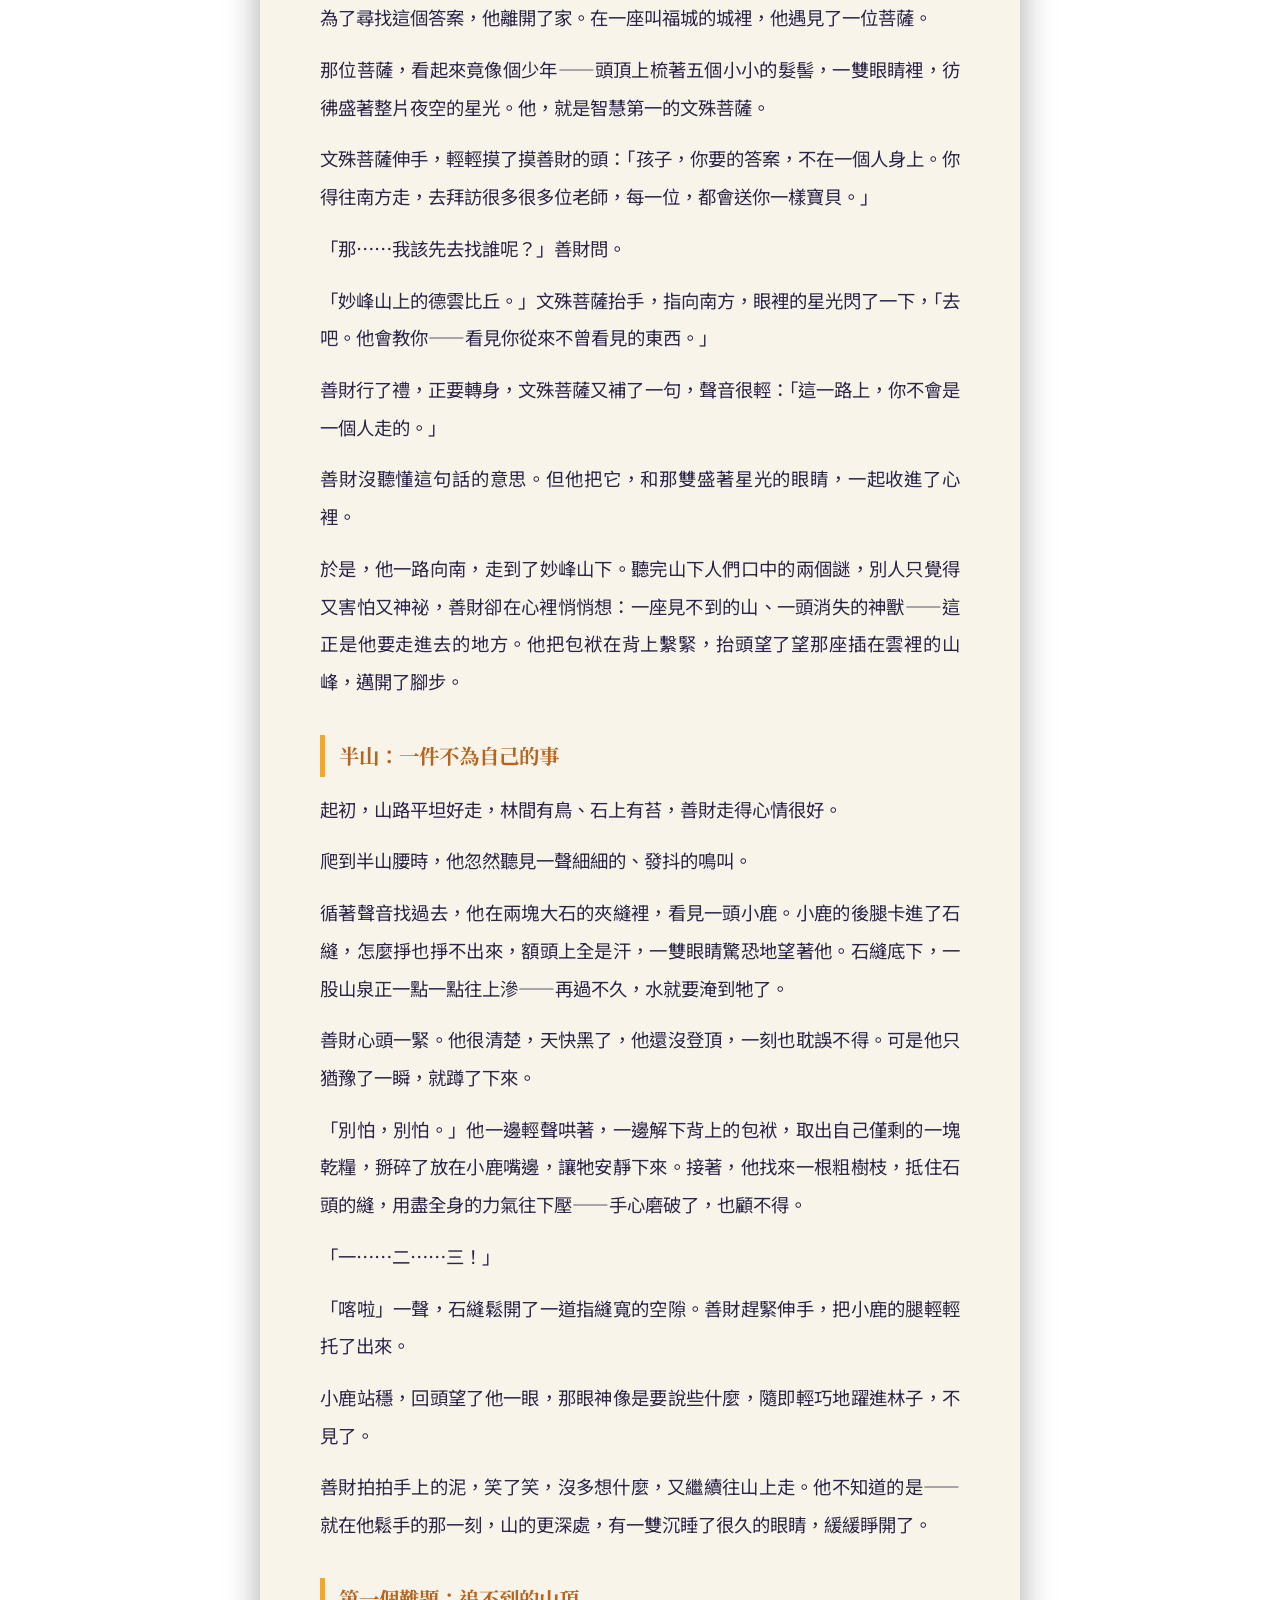
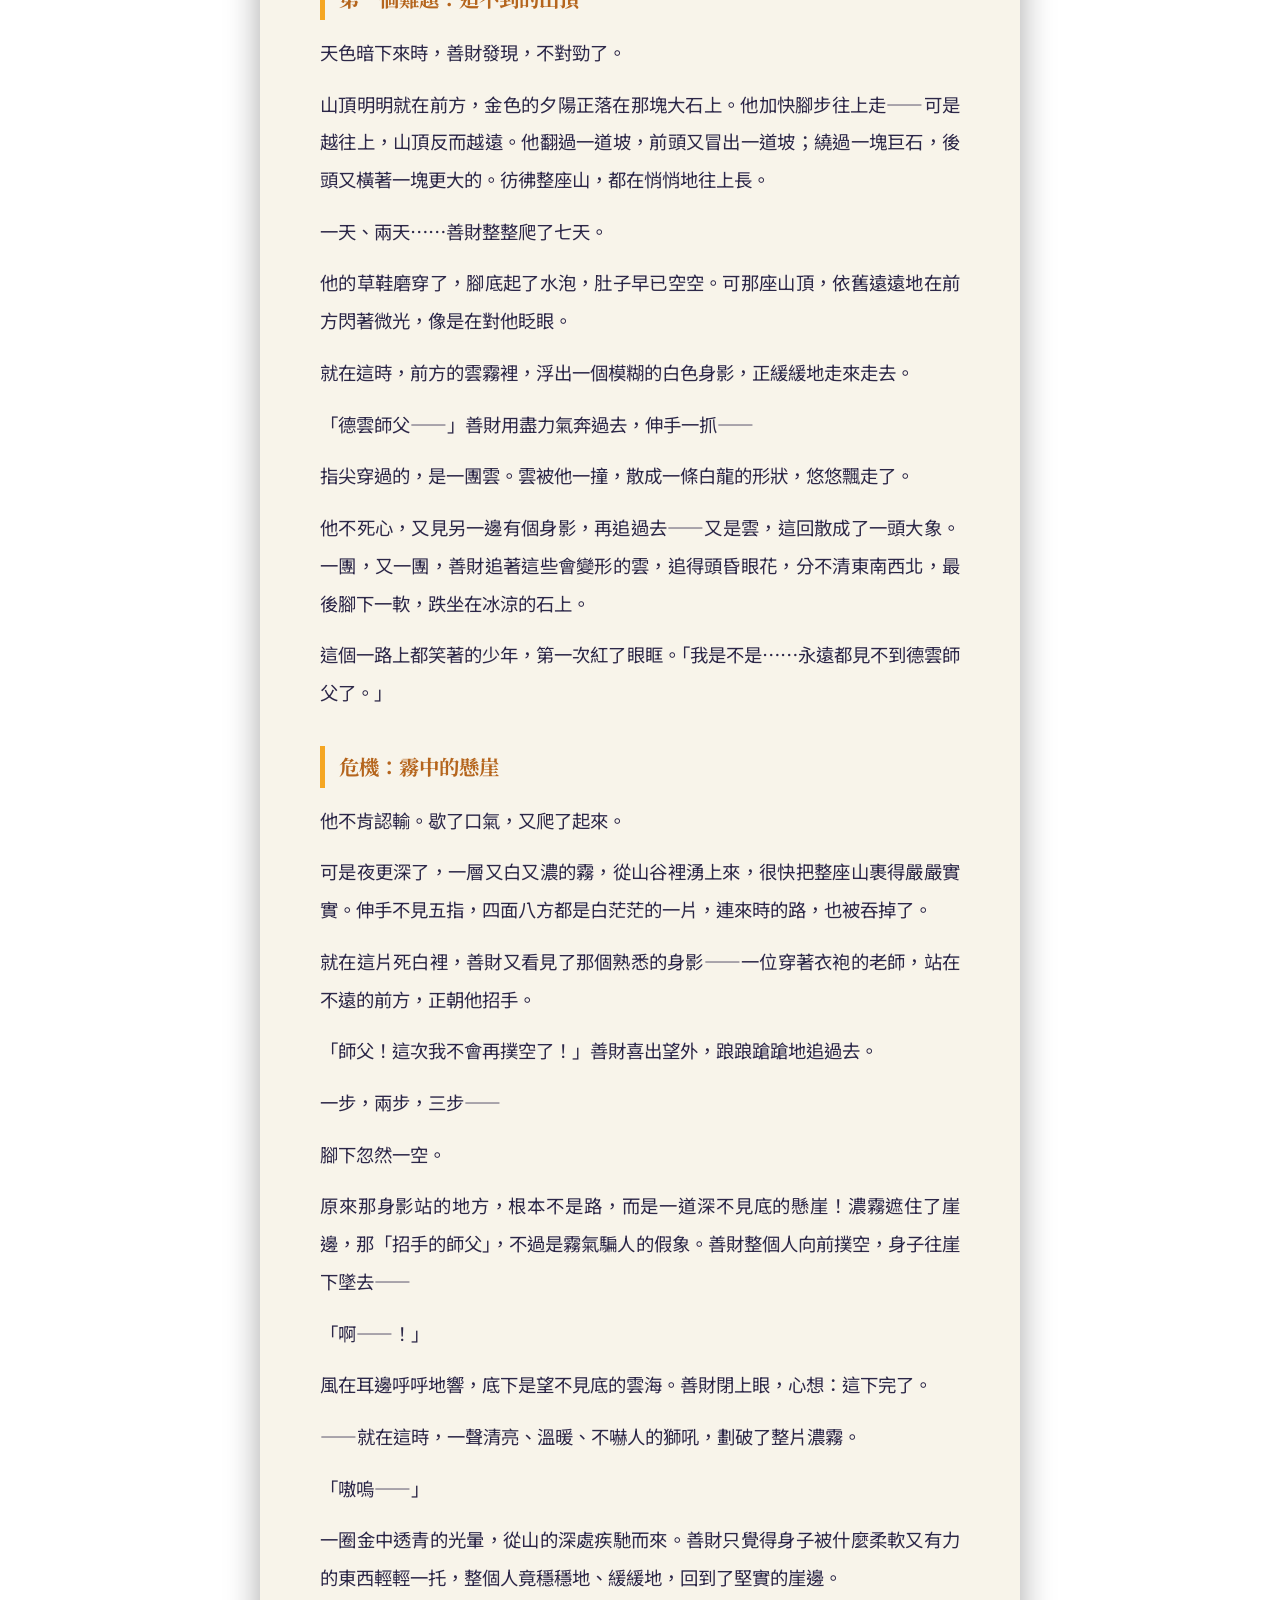
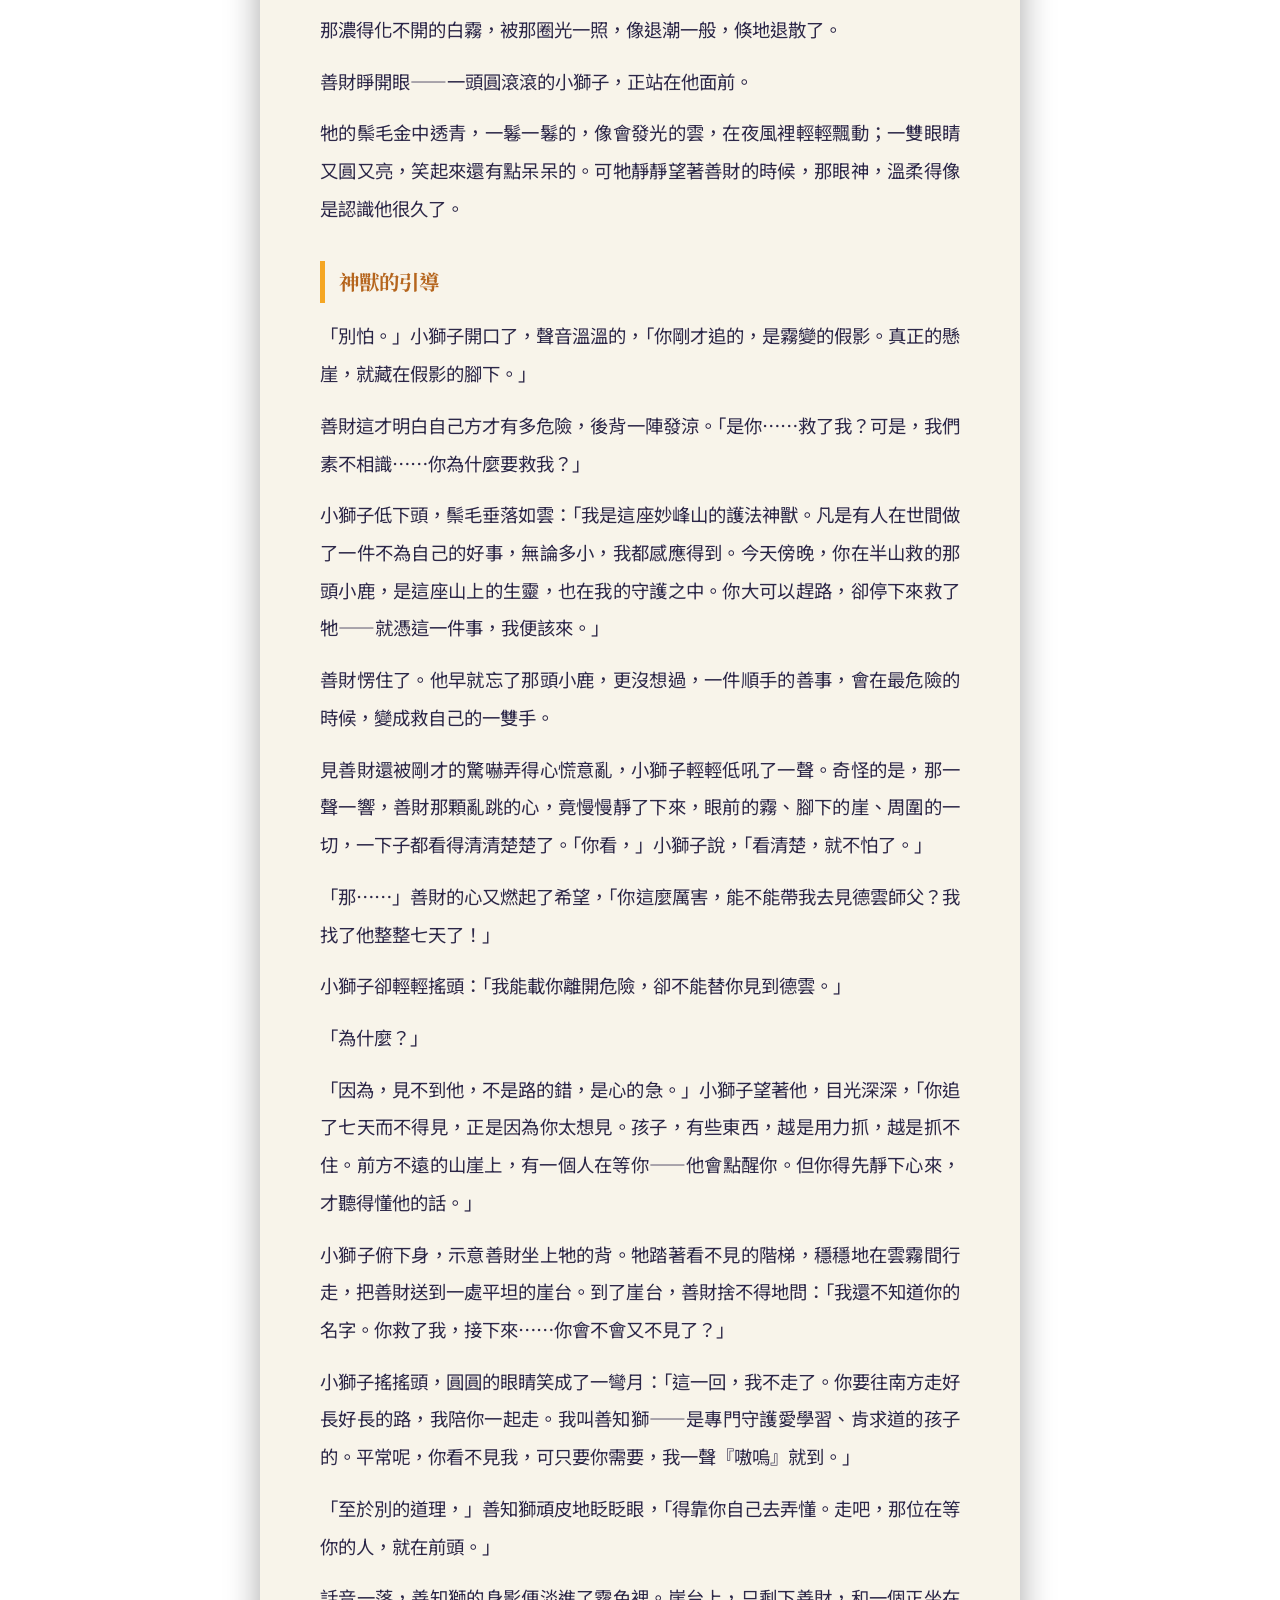
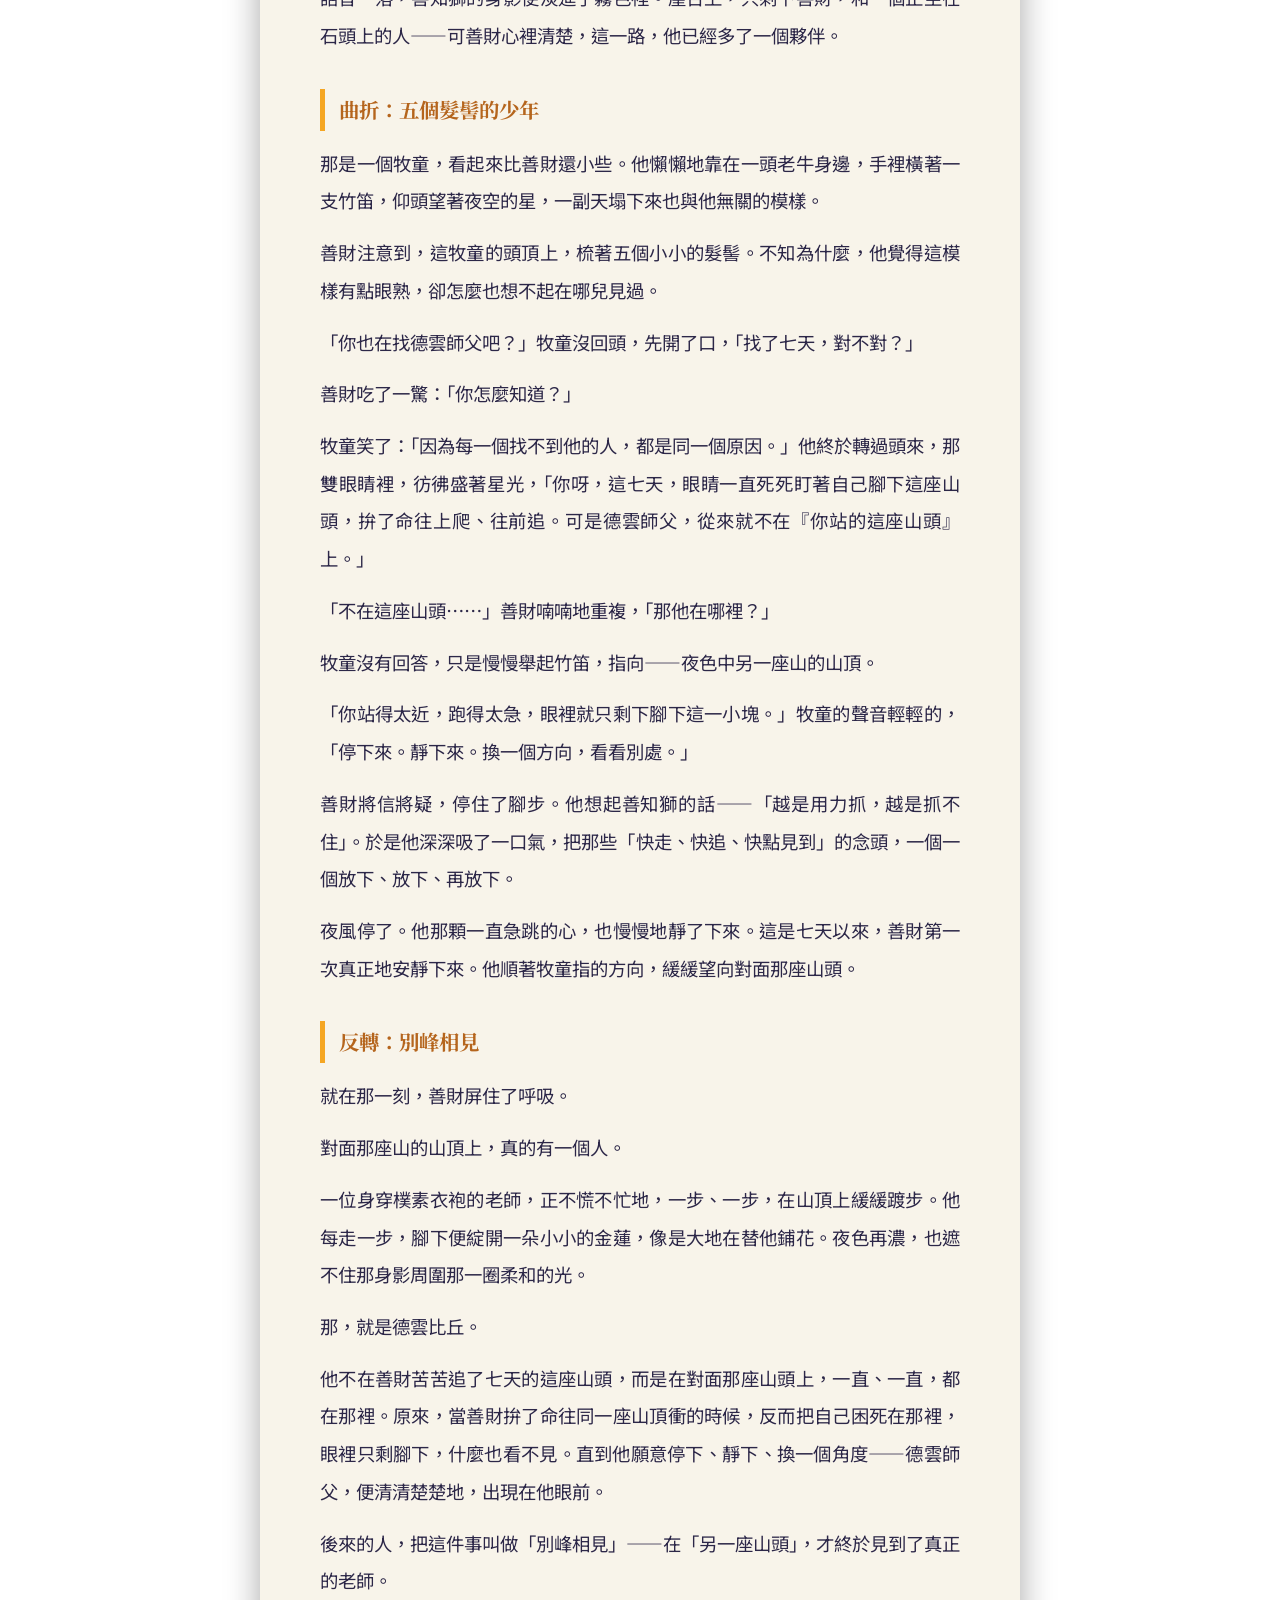
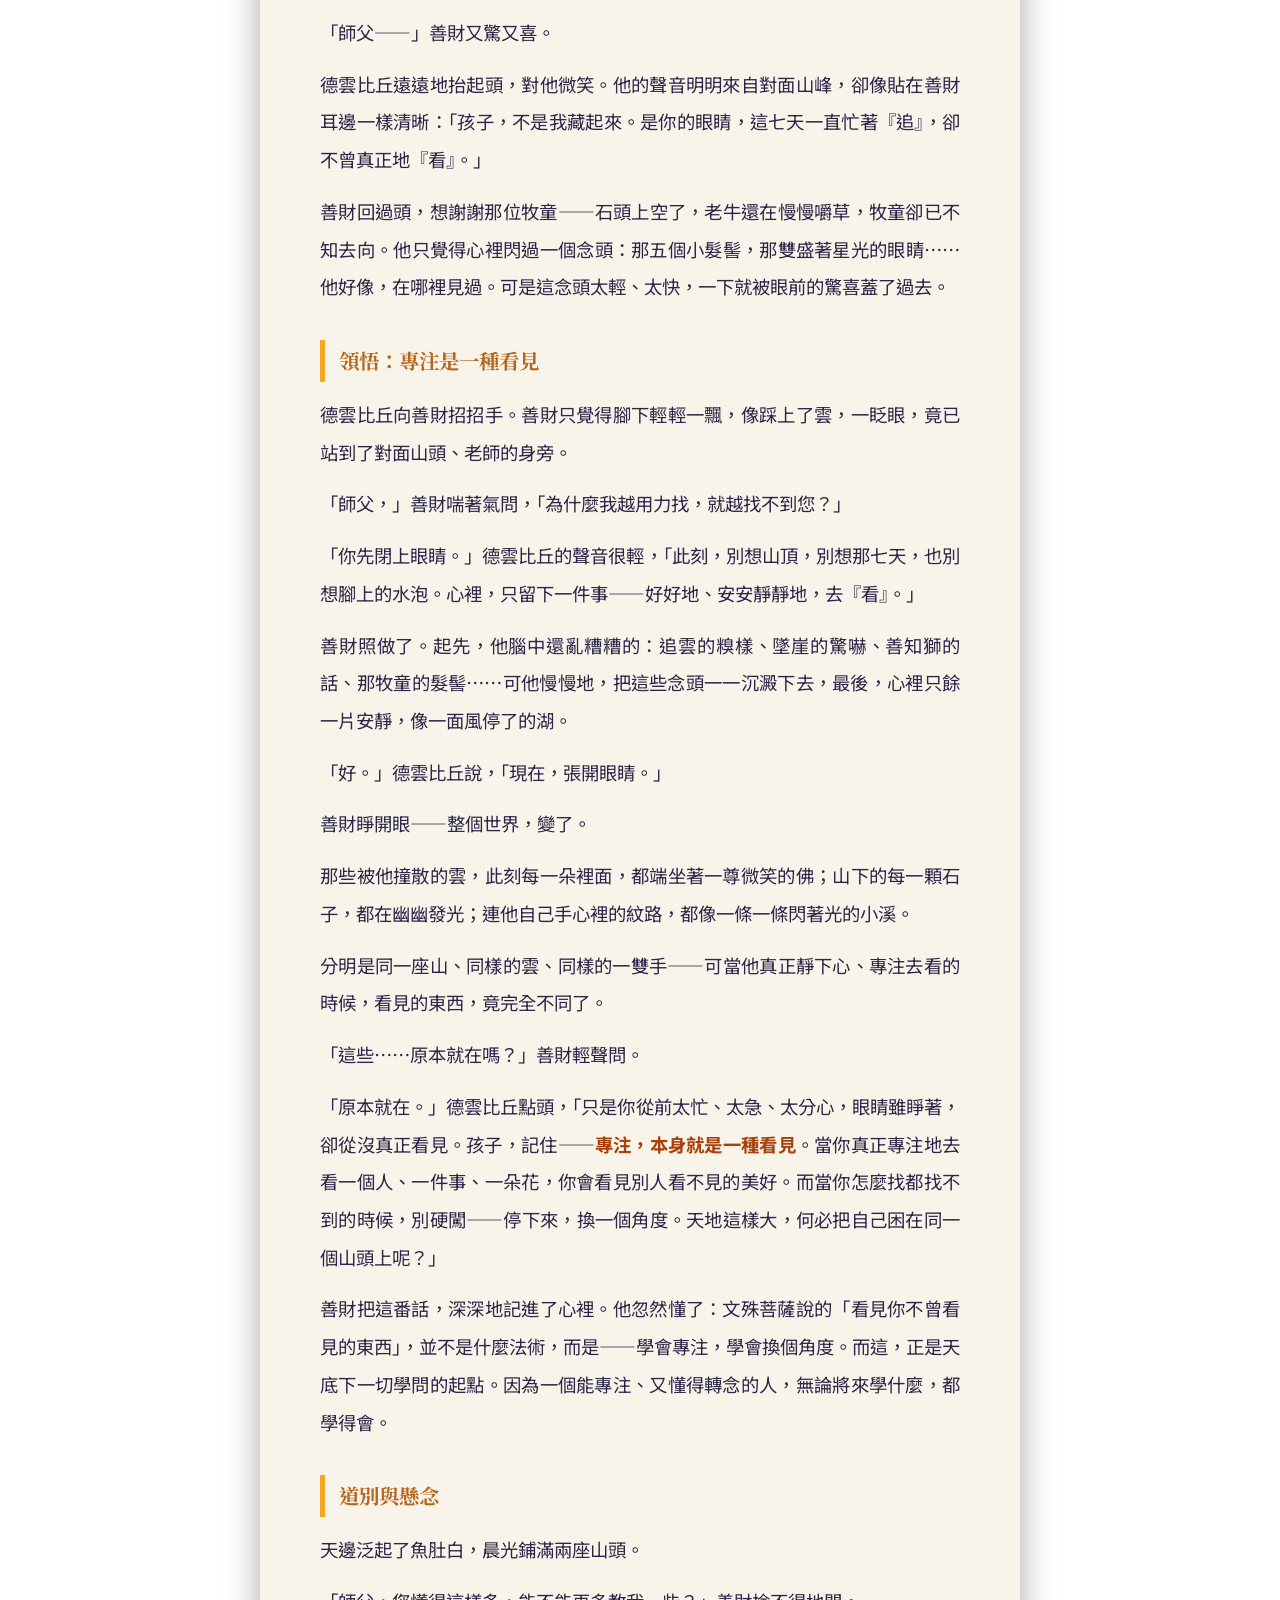
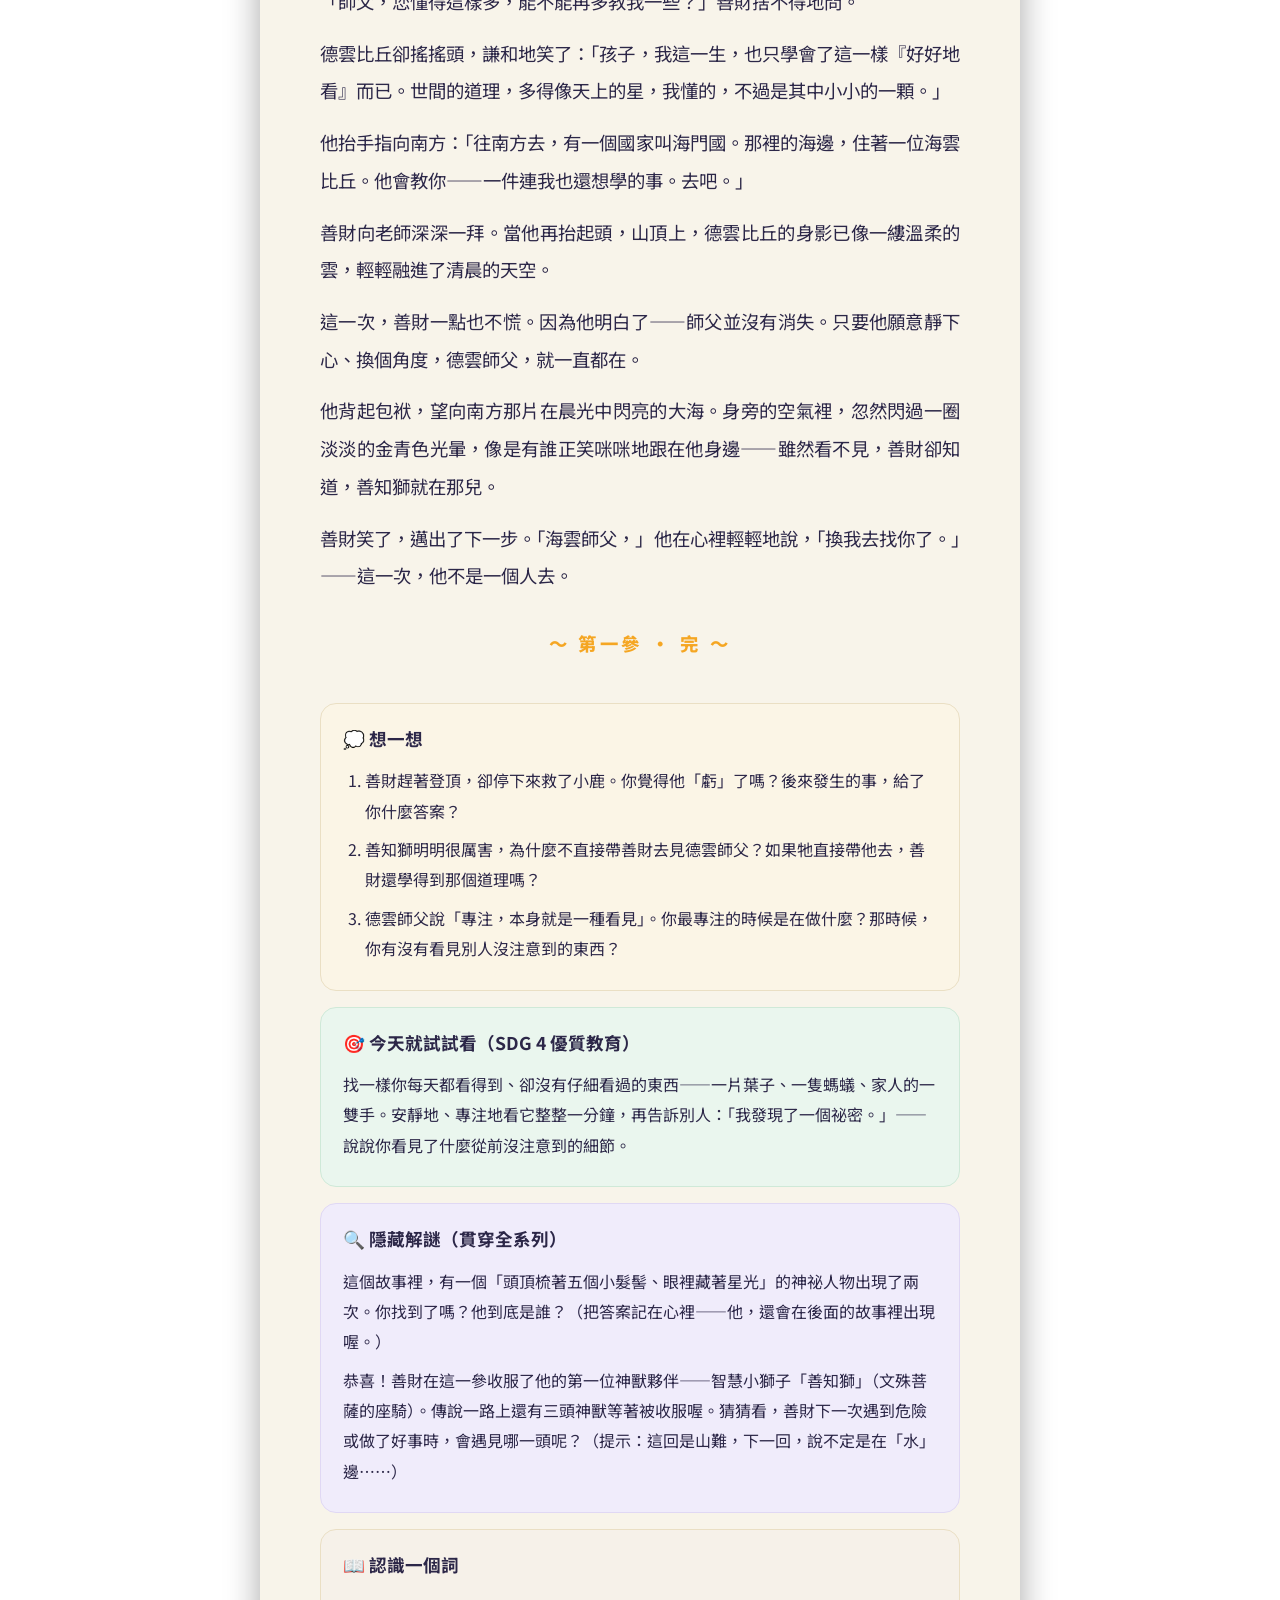
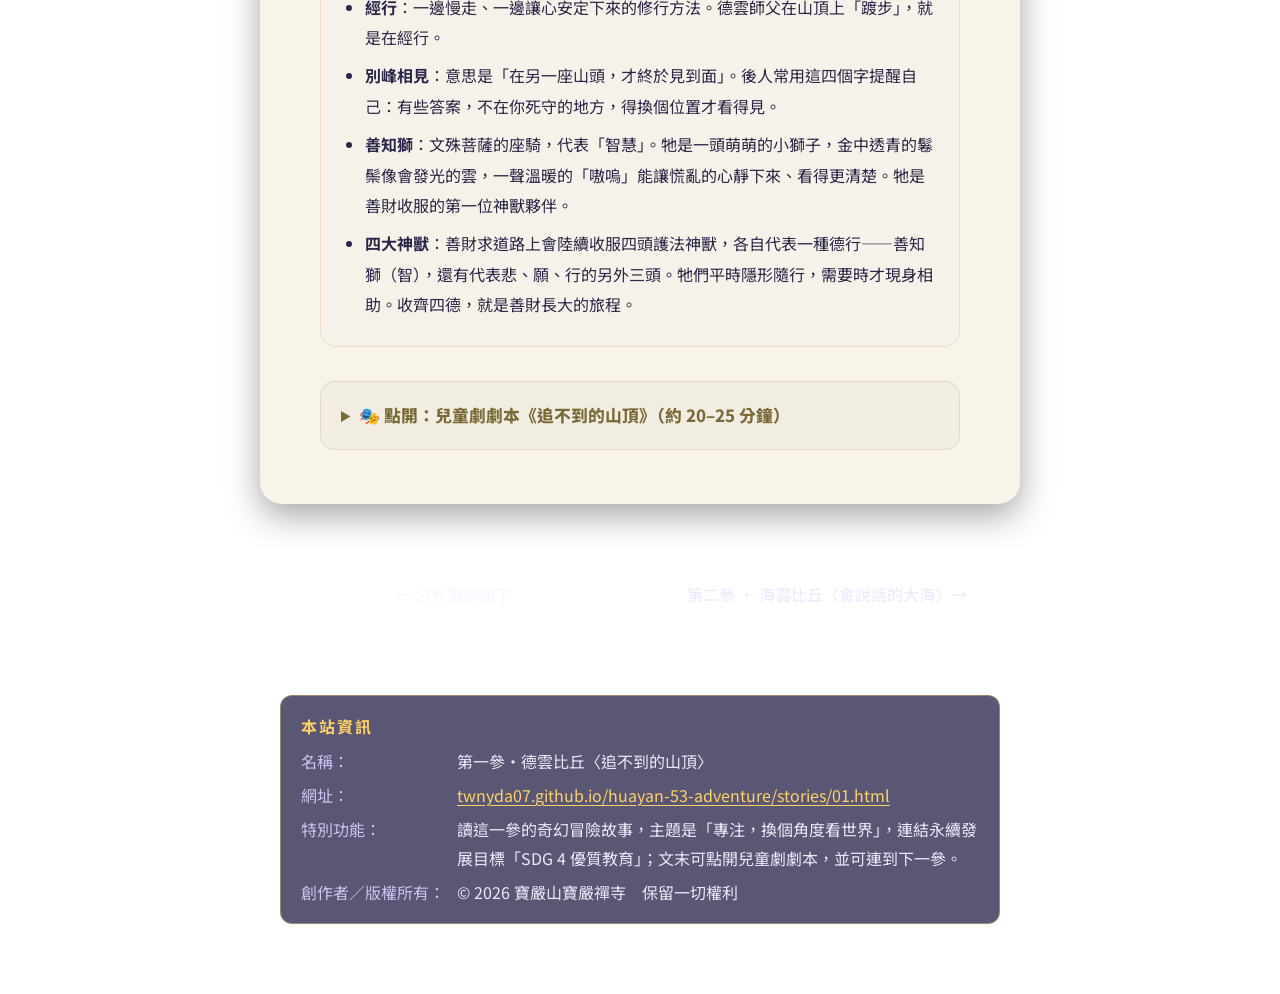
==== commit a7691e52: "故事頁加「本站資訊」聲明（名稱／網址／特別功能／版權所有） Co-Authored-By: Claude Opus 5.5 <noreply@anthropic.com>" ====
--- a/stories/01.html
+++ b/stories/01.html
@@ -9,6 +9,17 @@
   <link rel="preconnect" href="https://fonts.gstatic.com" crossorigin />
   <link href="https://fonts.googleapis.com/css2?family=Noto+Sans+TC:wght@400;500;700;900&family=Noto+Serif+TC:wght@600;700;900&display=swap" rel="stylesheet" />
   <link rel="stylesheet" href="../assets/style.css" />
+<style>
+  /* 本站資訊（寶嚴禪寺所有開發一律附） */
+  .siteinfo{position:relative; z-index:1; margin:0 auto 70px; width:calc(100% - 32px); max-width:720px; text-align:left; font-size:16px; line-height:1.85;
+    color:#eae7ff; background:rgba(20,16,58,.7); border:1px solid rgba(255,209,102,.4); border-radius:12px; padding:16px 20px;}
+  .siteinfo .si-h{color:var(--gold); font-weight:700; letter-spacing:.12em; margin-bottom:6px;}
+  .siteinfo dl{display:grid; grid-template-columns:max-content 1fr; gap:4px 12px; margin:0;}
+  .siteinfo dt{color:#c9c4f0; white-space:nowrap;}
+  .siteinfo dd{margin:0; word-break:break-word;}
+  .siteinfo a{color:var(--gold); text-decoration:underline; text-underline-offset:3px; display:inline-block; padding:6px 0; margin:-6px 0;}
+  @media(max-width:420px){ .siteinfo dl{grid-template-columns:1fr; gap:0;} .siteinfo dd{margin-bottom:6px;} }
+</style>
 </head>
 <body>
   <div class="reader-top">
@@ -209,6 +220,16 @@
     <a href="02.html">第二參 ‧ 海雲比丘〈會說話的大海〉→</a>
   </nav>
 
+  <section class="siteinfo" aria-label="本站資訊">
+    <div class="si-h">本站資訊</div>
+    <dl>
+      <dt>名稱：</dt><dd>第一參・德雲比丘〈追不到的山頂〉</dd>
+      <dt>網址：</dt><dd><a href="https://twnyda07.github.io/huayan-53-adventure/stories/01.html">twnyda07.github.io/huayan-53-adventure/stories/01.html</a></dd>
+      <dt>特別功能：</dt><dd>讀這一參的奇幻冒險故事，主題是「專注，換個角度看世界」，連結永續發展目標「SDG 4 優質教育」；文末可點開兒童劇劇本，並可連到下一參。</dd>
+      <dt>創作者／版權所有：</dt><dd>© 2026 寶嚴山寶嚴禪寺　保留一切權利</dd>
+    </dl>
+  </section>
+
   <button class="to-top" id="toTop" aria-label="回到頂端">↑</button>
   <script>
     var btn = document.getElementById('toTop');
